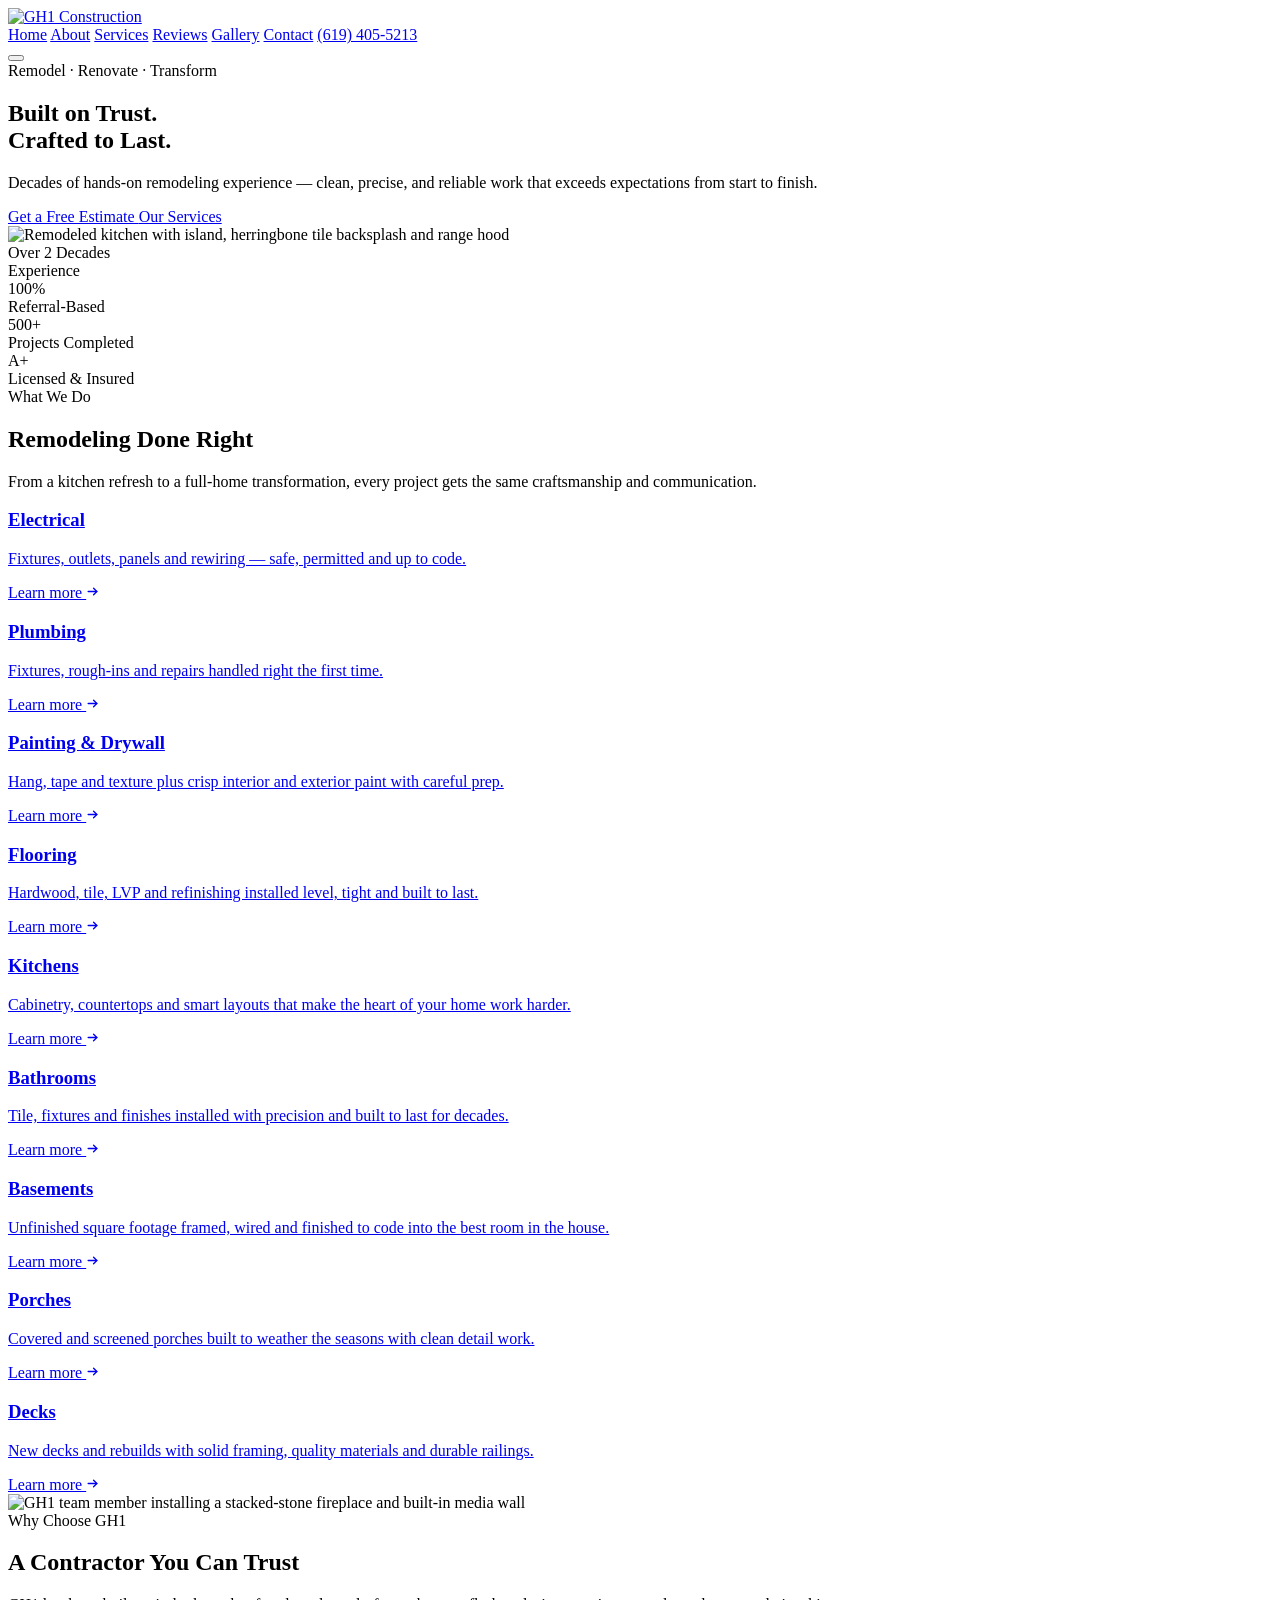
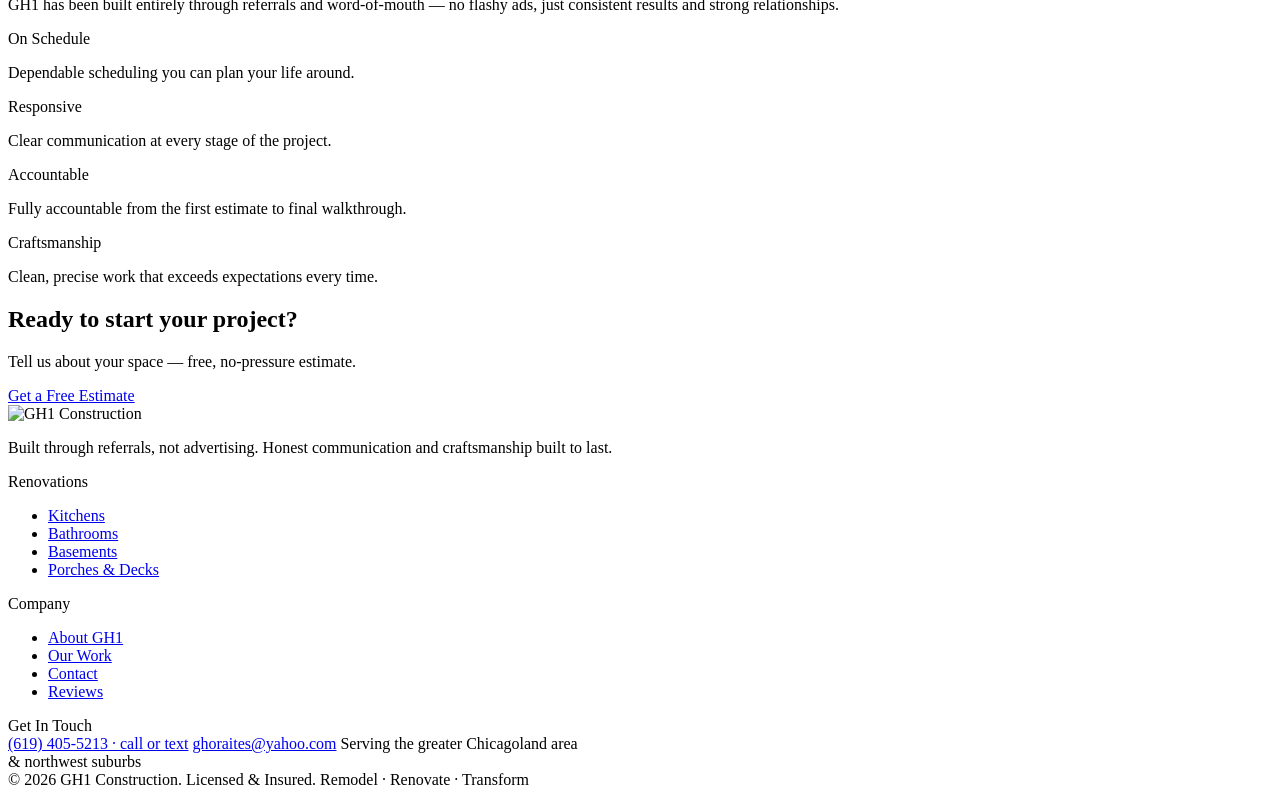
==== index.html @ db1356bc "Remove fabricated homepage testimonial; add TODO.md Co-Authored-By: Claude Sonnet 5.5 <noreply@anthr" ====
<!DOCTYPE html>
<html lang="en">
<head>
<meta charset="utf-8">
<meta name="viewport" content="width=device-width, initial-scale=1">
<title>GH1 Construction — Remodeling Contractor in Lake &amp; Cook County, IL</title>
<meta name="description" content="Residential remodeling contractor serving Lake County, Cook County and Chicago's northwest suburbs. Kitchens, bathrooms, basements, decks &amp; more — built on referrals, not ads.">
<link rel="canonical" href="https://gh1construction.com/">
<meta property="og:type" content="website">
<meta property="og:site_name" content="GH1 Construction">
<meta property="og:title" content="GH1 Construction — Remodeling Contractor in Lake & Cook County, IL">
<meta property="og:description" content="Residential remodeling contractor serving Lake County, Cook County and Chicago's northwest suburbs. Kitchens, bathrooms, basements, decks & more — built on referrals, not ads.">
<meta property="og:url" content="https://gh1construction.com/">
<meta property="og:image" content="https://gh1construction.com/assets/gallery/kitchen-1.jpg">
<meta name="twitter:card" content="summary_large_image">
<meta name="twitter:title" content="GH1 Construction — Remodeling Contractor in Lake & Cook County, IL">
<meta name="twitter:description" content="Residential remodeling contractor serving Lake County, Cook County and Chicago's northwest suburbs. Kitchens, bathrooms, basements, decks & more.">
<meta name="twitter:image" content="https://gh1construction.com/assets/gallery/kitchen-1.jpg">
<link rel="icon" href="/favicon.ico" sizes="any">
<link rel="icon" href="/favicon-32.png" type="image/png" sizes="32x32">
<link rel="icon" href="/favicon-16.png" type="image/png" sizes="16x16">
<link rel="apple-touch-icon" href="/apple-touch-icon.png">
<link rel="stylesheet" href="css/tokens.css">
<link rel="stylesheet" href="css/styles.css">
<script src="https://unpkg.com/lucide@latest/dist/umd/lucide.min.js"></script>
<script type="application/ld+json">
{
  "@context": "https://schema.org",
  "@type": "GeneralContractor",
  "name": "GH1 Construction",
  "founder": { "@type": "Person", "name": "George Horaites" },
  "description": "GH1 Construction is a residential remodeling contractor serving Lake County, Cook County and the northwest suburbs of Chicago, Illinois. Licensed and insured, built entirely on referrals.",
  "image": "https://gh1construction.com/assets/gallery/kitchen-1.jpg",
  "logo": "https://gh1construction.com/assets/gh1-logo.png",
  "url": "https://gh1construction.com/",
  "telephone": "+16194055213",
  "email": "ghoraites@yahoo.com",
  "address": { "@type": "PostalAddress", "addressRegion": "IL", "addressCountry": "US" },
  "areaServed": [
    { "@type": "AdministrativeArea", "name": "Lake County, IL" },
    { "@type": "AdministrativeArea", "name": "Cook County, IL" },
    { "@type": "AdministrativeArea", "name": "Northwest Suburbs of Chicago" }
  ],
  "openingHoursSpecification": {
    "@type": "OpeningHoursSpecification",
    "dayOfWeek": ["Monday", "Tuesday", "Wednesday", "Thursday", "Friday"],
    "opens": "07:00",
    "closes": "19:00"
  },
  "hasOfferCatalog": {
    "@type": "OfferCatalog",
    "name": "Remodeling Services",
    "itemListElement": [
      { "@type": "Offer", "itemOffered": { "@type": "Service", "name": "Kitchen Remodeling" } },
      { "@type": "Offer", "itemOffered": { "@type": "Service", "name": "Bathroom Remodeling" } },
      { "@type": "Offer", "itemOffered": { "@type": "Service", "name": "Basement Finishing" } },
      { "@type": "Offer", "itemOffered": { "@type": "Service", "name": "Porch & Deck Construction" } },
      { "@type": "Offer", "itemOffered": { "@type": "Service", "name": "Flooring Installation" } },
      { "@type": "Offer", "itemOffered": { "@type": "Service", "name": "Drywall Installation & Repair" } },
      { "@type": "Offer", "itemOffered": { "@type": "Service", "name": "Electrical Work" } },
      { "@type": "Offer", "itemOffered": { "@type": "Service", "name": "Painting" } },
      { "@type": "Offer", "itemOffered": { "@type": "Service", "name": "Plumbing" } }
    ]
  }
}
</script>
<script type="application/ld+json">
{
  "@context": "https://schema.org",
  "@type": "BreadcrumbList",
  "itemListElement": [
    { "@type": "ListItem", "position": 1, "name": "Home", "item": "https://gh1construction.com/" }
  ]
}
</script>
</head>
<body>

<header class="site-header">
  <div class="site-header__row">
    <a href="index.html" class="site-header__logo"><img src="assets/gh1-logo.png" alt="GH1 Construction"></a>
    <nav class="nav">
      <a href="index.html" class="nav__link is-active">Home</a>
      <a href="about.html" class="nav__link">About</a>
      <a href="services.html" class="nav__link">Services</a>
      <a href="reviews.html" class="nav__link">Reviews</a>
      <a href="gallery.html" class="nav__link">Gallery</a>
      <a href="contact.html" class="nav__link">Contact</a>
      <a href="tel:6194055213" class="nav__phone"><i data-lucide="phone" style="width:16px;height:16px"></i>(619) 405-5213</a>
    </nav>
    <button class="nav-toggle" aria-label="Toggle navigation" aria-expanded="false"><i data-lucide="menu"></i></button>
  </div>
</header>

<main>
  <!-- Hero -->
  <section class="hero">
    <div class="hero__inner">
      <div>
        <div class="hero__eyebrow">Remodel · Renovate · Transform</div>
        <h1 class="hero__title">Built on Trust.<br><span>Crafted to Last.</span></h1>
        <p class="hero__lead">Decades of hands-on remodeling experience — clean, precise, and reliable work that exceeds expectations from start to finish.</p>
        <div class="hero__actions">
          <a href="contact.html" class="btn btn--accent btn--lg">Get a Free Estimate <i data-lucide="arrow-right" style="width:18px;height:18px"></i></a>
          <a href="services.html" class="btn btn--secondary btn--lg on-dark">Our Services</a>
        </div>
      </div>
      <div>
        <img class="project-photo" src="assets/gallery/kitchen-1.jpg" alt="Remodeled kitchen with island, herringbone tile backsplash and range hood">
      </div>
    </div>
  </section>

  <!-- Trust bar -->
  <section class="trust-bar">
    <div class="trust-bar__row">
      <div class="stat stat--on-dark"><div class="stat__value">Over 2 Decades</div><div class="stat__label">Experience</div></div>
      <div class="stat stat--on-dark"><div class="stat__value">100%</div><div class="stat__label">Referral-Based</div></div>
      <div class="stat stat--on-dark"><div class="stat__value">500+</div><div class="stat__label">Projects Completed</div></div>
      <div class="stat stat--on-dark"><div class="stat__value">A+</div><div class="stat__label">Licensed &amp; Insured</div></div>
    </div>
  </section>

  <!-- Services -->
  <section class="section">
    <div class="section-heading section-heading--center">
      <div class="section-heading__eyebrow">What We Do</div>
      <h2 class="section-heading__title">Remodeling Done Right</h2>
      <p class="section-heading__lead">From a kitchen refresh to a full-home transformation, every project gets the same craftsmanship and communication.</p>
    </div>
    <div class="services-grid">
      <a class="service-card" href="services.html">
        <div class="service-card__icon"><i data-lucide="zap"></i></div>
        <h3 class="service-card__title">Electrical</h3>
        <p class="service-card__desc">Fixtures, outlets, panels and rewiring — safe, permitted and up to code.</p>
        <span class="service-card__link">Learn more <span><svg width="13" height="13" viewBox="0 0 24 24" fill="none" stroke="currentColor" stroke-width="2.5" stroke-linecap="round" stroke-linejoin="round" aria-hidden="true"><line x1="4" y1="12" x2="20" y2="12"></line><polyline points="14 6 20 12 14 18"></polyline></svg></span></span>
      </a>
      <a class="service-card" href="services.html">
        <div class="service-card__icon"><i data-lucide="droplets"></i></div>
        <h3 class="service-card__title">Plumbing</h3>
        <p class="service-card__desc">Fixtures, rough-ins and repairs handled right the first time.</p>
        <span class="service-card__link">Learn more <span><svg width="13" height="13" viewBox="0 0 24 24" fill="none" stroke="currentColor" stroke-width="2.5" stroke-linecap="round" stroke-linejoin="round" aria-hidden="true"><line x1="4" y1="12" x2="20" y2="12"></line><polyline points="14 6 20 12 14 18"></polyline></svg></span></span>
      </a>
      <a class="service-card" href="services.html">
        <div class="service-card__icon"><i data-lucide="paint-roller"></i></div>
        <h3 class="service-card__title">Painting &amp; Drywall</h3>
        <p class="service-card__desc">Hang, tape and texture plus crisp interior and exterior paint with careful prep.</p>
        <span class="service-card__link">Learn more <span><svg width="13" height="13" viewBox="0 0 24 24" fill="none" stroke="currentColor" stroke-width="2.5" stroke-linecap="round" stroke-linejoin="round" aria-hidden="true"><line x1="4" y1="12" x2="20" y2="12"></line><polyline points="14 6 20 12 14 18"></polyline></svg></span></span>
      </a>
      <a class="service-card" href="services.html">
        <div class="service-card__icon"><i data-lucide="grid-3x3"></i></div>
        <h3 class="service-card__title">Flooring</h3>
        <p class="service-card__desc">Hardwood, tile, LVP and refinishing installed level, tight and built to last.</p>
        <span class="service-card__link">Learn more <span><svg width="13" height="13" viewBox="0 0 24 24" fill="none" stroke="currentColor" stroke-width="2.5" stroke-linecap="round" stroke-linejoin="round" aria-hidden="true"><line x1="4" y1="12" x2="20" y2="12"></line><polyline points="14 6 20 12 14 18"></polyline></svg></span></span>
      </a>
      <a class="service-card" href="services.html">
        <div class="service-card__icon"><i data-lucide="cooking-pot"></i></div>
        <h3 class="service-card__title">Kitchens</h3>
        <p class="service-card__desc">Cabinetry, countertops and smart layouts that make the heart of your home work harder.</p>
        <span class="service-card__link">Learn more <span><svg width="13" height="13" viewBox="0 0 24 24" fill="none" stroke="currentColor" stroke-width="2.5" stroke-linecap="round" stroke-linejoin="round" aria-hidden="true"><line x1="4" y1="12" x2="20" y2="12"></line><polyline points="14 6 20 12 14 18"></polyline></svg></span></span>
      </a>
      <a class="service-card" href="services.html">
        <div class="service-card__icon"><i data-lucide="bath"></i></div>
        <h3 class="service-card__title">Bathrooms</h3>
        <p class="service-card__desc">Tile, fixtures and finishes installed with precision and built to last for decades.</p>
        <span class="service-card__link">Learn more <span><svg width="13" height="13" viewBox="0 0 24 24" fill="none" stroke="currentColor" stroke-width="2.5" stroke-linecap="round" stroke-linejoin="round" aria-hidden="true"><line x1="4" y1="12" x2="20" y2="12"></line><polyline points="14 6 20 12 14 18"></polyline></svg></span></span>
      </a>
      <a class="service-card" href="services.html">
        <div class="service-card__icon"><i data-lucide="layers"></i></div>
        <h3 class="service-card__title">Basements</h3>
        <p class="service-card__desc">Unfinished square footage framed, wired and finished to code into the best room in the house.</p>
        <span class="service-card__link">Learn more <span><svg width="13" height="13" viewBox="0 0 24 24" fill="none" stroke="currentColor" stroke-width="2.5" stroke-linecap="round" stroke-linejoin="round" aria-hidden="true"><line x1="4" y1="12" x2="20" y2="12"></line><polyline points="14 6 20 12 14 18"></polyline></svg></span></span>
      </a>
      <a class="service-card" href="services.html">
        <div class="service-card__icon"><i data-lucide="door-open"></i></div>
        <h3 class="service-card__title">Porches</h3>
        <p class="service-card__desc">Covered and screened porches built to weather the seasons with clean detail work.</p>
        <span class="service-card__link">Learn more <span><svg width="13" height="13" viewBox="0 0 24 24" fill="none" stroke="currentColor" stroke-width="2.5" stroke-linecap="round" stroke-linejoin="round" aria-hidden="true"><line x1="4" y1="12" x2="20" y2="12"></line><polyline points="14 6 20 12 14 18"></polyline></svg></span></span>
      </a>
      <a class="service-card" href="services.html">
        <div class="service-card__icon"><i data-lucide="fence"></i></div>
        <h3 class="service-card__title">Decks</h3>
        <p class="service-card__desc">New decks and rebuilds with solid framing, quality materials and durable railings.</p>
        <span class="service-card__link">Learn more <span><svg width="13" height="13" viewBox="0 0 24 24" fill="none" stroke="currentColor" stroke-width="2.5" stroke-linecap="round" stroke-linejoin="round" aria-hidden="true"><line x1="4" y1="12" x2="20" y2="12"></line><polyline points="14 6 20 12 14 18"></polyline></svg></span></span>
      </a>
    </div>
  </section>

  <!-- Why us -->
  <section class="section--alt">
    <div class="section why-us">
      <div>
        <img class="project-photo" src="assets/gallery/fireplace-before.jpg" alt="GH1 team member installing a stacked-stone fireplace and built-in media wall">
      </div>
      <div>
        <div class="section-heading">
          <div class="section-heading__eyebrow">Why Choose GH1</div>
          <h2 class="section-heading__title">A Contractor You Can Trust</h2>
          <p class="section-heading__lead">GH1 has been built entirely through referrals and word-of-mouth — no flashy ads, just consistent results and strong relationships.</p>
        </div>
        <div class="why-us__list">
          <div class="why-us__item">
            <div class="why-us__item-icon"><i data-lucide="calendar-check" style="width:22px;height:22px"></i></div>
            <div><div class="why-us__item-title">On Schedule</div><p class="why-us__item-desc">Dependable scheduling you can plan your life around.</p></div>
          </div>
          <div class="why-us__item">
            <div class="why-us__item-icon"><i data-lucide="message-circle" style="width:22px;height:22px"></i></div>
            <div><div class="why-us__item-title">Responsive</div><p class="why-us__item-desc">Clear communication at every stage of the project.</p></div>
          </div>
          <div class="why-us__item">
            <div class="why-us__item-icon"><i data-lucide="shield-check" style="width:22px;height:22px"></i></div>
            <div><div class="why-us__item-title">Accountable</div><p class="why-us__item-desc">Fully accountable from the first estimate to final walkthrough.</p></div>
          </div>
          <div class="why-us__item">
            <div class="why-us__item-icon"><i data-lucide="award" style="width:22px;height:22px"></i></div>
            <div><div class="why-us__item-title">Craftsmanship</div><p class="why-us__item-desc">Clean, precise work that exceeds expectations every time.</p></div>
          </div>
        </div>
      </div>
    </div>
  </section>

  <!-- CTA -->
  <section class="cta-band">
    <div class="cta-band__row">
      <div>
        <h2 class="cta-band__title">Ready to start your project?</h2>
        <p class="cta-band__lead">Tell us about your space — free, no-pressure estimate.</p>
      </div>
      <a href="contact.html" class="btn btn--accent btn--lg">Get a Free Estimate <i data-lucide="arrow-right" style="width:18px;height:18px"></i></a>
    </div>
  </section>
</main>

<footer class="site-footer">
  <div class="site-footer__grid">
    <div class="site-footer__brand">
      <img src="assets/gh1-logo.png" alt="GH1 Construction">
      <p>Built through referrals, not advertising. Honest communication and craftsmanship built to last.</p>
    </div>
    <div>
      <div class="site-footer__heading">Renovations</div>
      <ul class="site-footer__links">
        <li><a href="services.html">Kitchens</a></li>
        <li><a href="services.html">Bathrooms</a></li>
        <li><a href="services.html">Basements</a></li>
        <li><a href="services.html">Porches &amp; Decks</a></li>
      </ul>
    </div>
    <div>
      <div class="site-footer__heading">Company</div>
      <ul class="site-footer__links">
        <li><a href="about.html">About GH1</a></li>
        <li><a href="gallery.html">Our Work</a></li>
        <li><a href="contact.html">Contact</a></li>
        <li><a href="reviews.html">Reviews</a></li>
      </ul>
    </div>
    <div>
      <div class="site-footer__heading">Get In Touch</div>
      <div class="site-footer__contact">
        <span><i data-lucide="phone" style="width:15px;height:15px"></i><a href="tel:6194055213">(619) 405-5213 · call or text</a></span>
        <span><i data-lucide="mail" style="width:15px;height:15px"></i><a href="mailto:ghoraites@yahoo.com">ghoraites@yahoo.com</a></span>
        <span><i data-lucide="map-pin" style="width:15px;height:15px"></i>Serving the greater Chicagoland area<br>&amp; northwest suburbs</span>
      </div>
    </div>
  </div>
  <div class="site-footer__bottom">
    <div class="site-footer__bottom-row">
      <span>© 2026 GH1 Construction. Licensed &amp; Insured.</span>
      <span>Remodel · Renovate · Transform</span>
    </div>
  </div>
</footer>

<script src="js/main.js"></script>
</body>
</html>
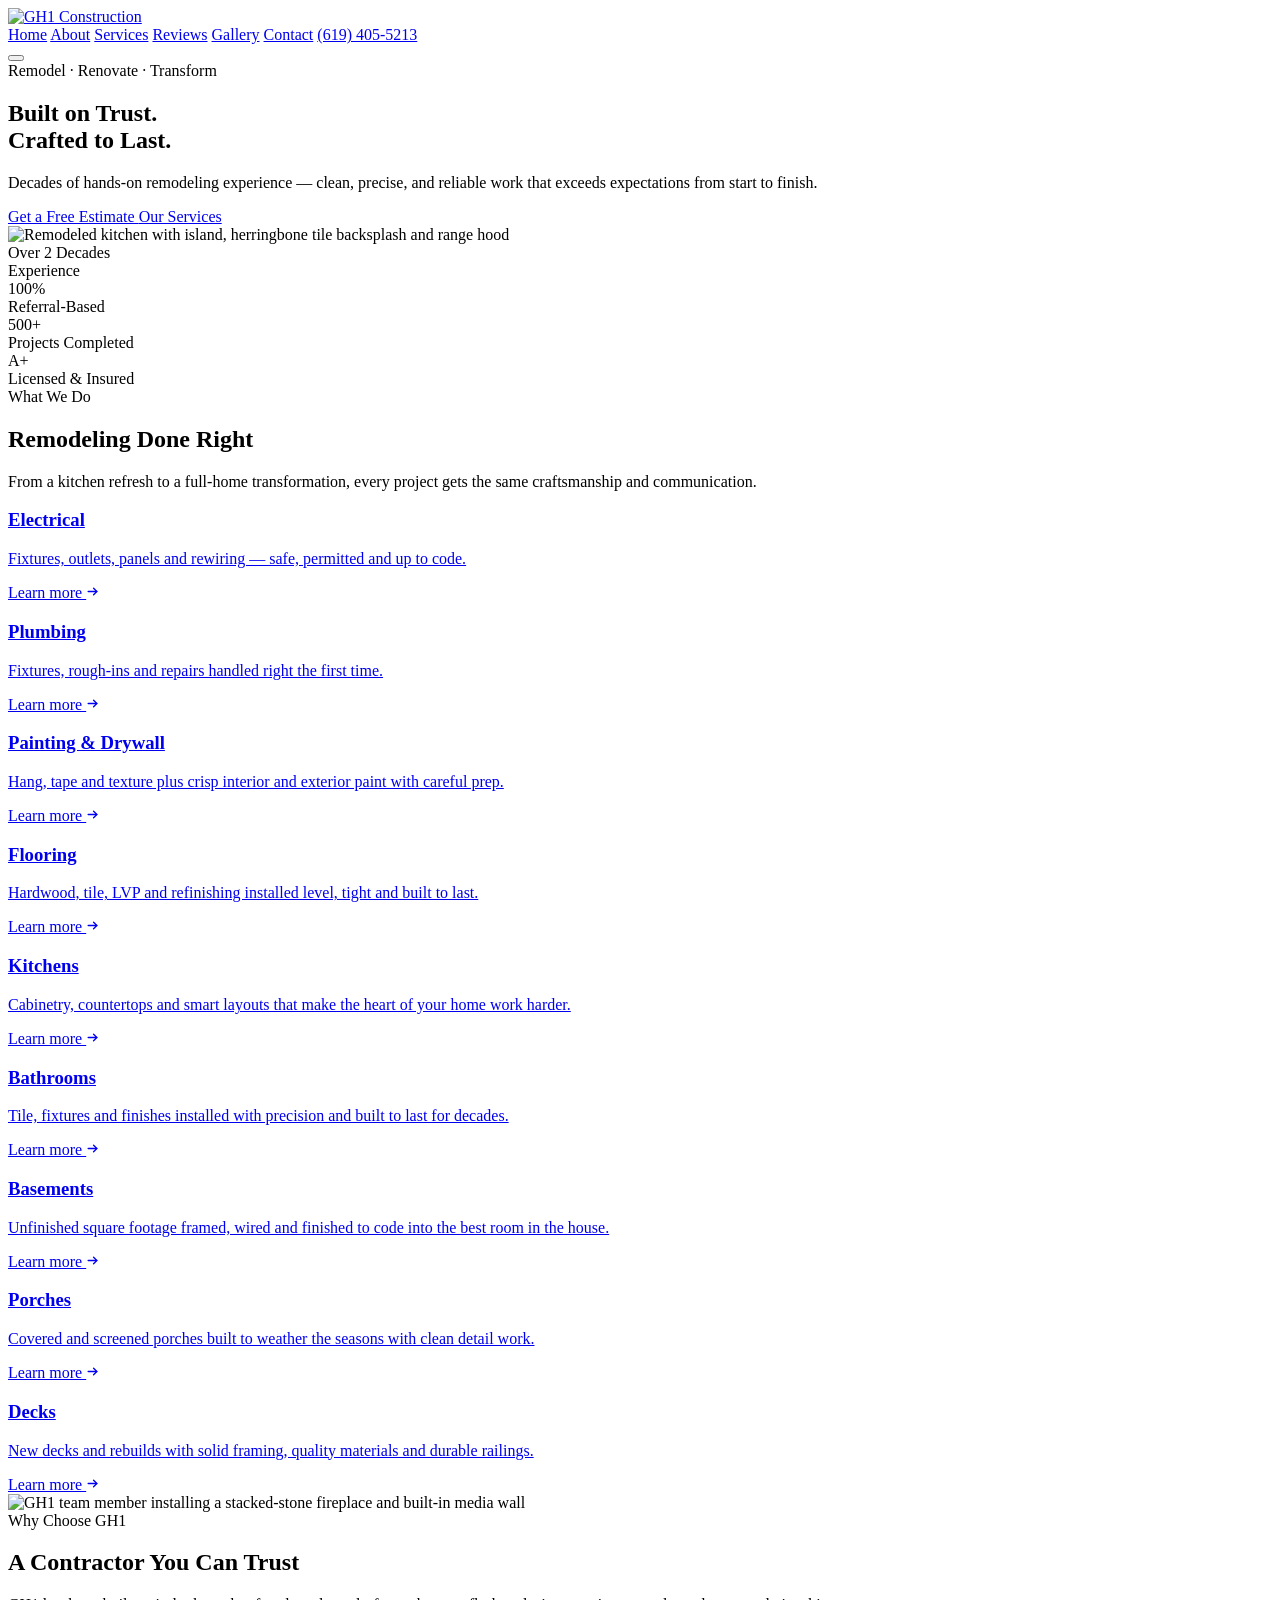
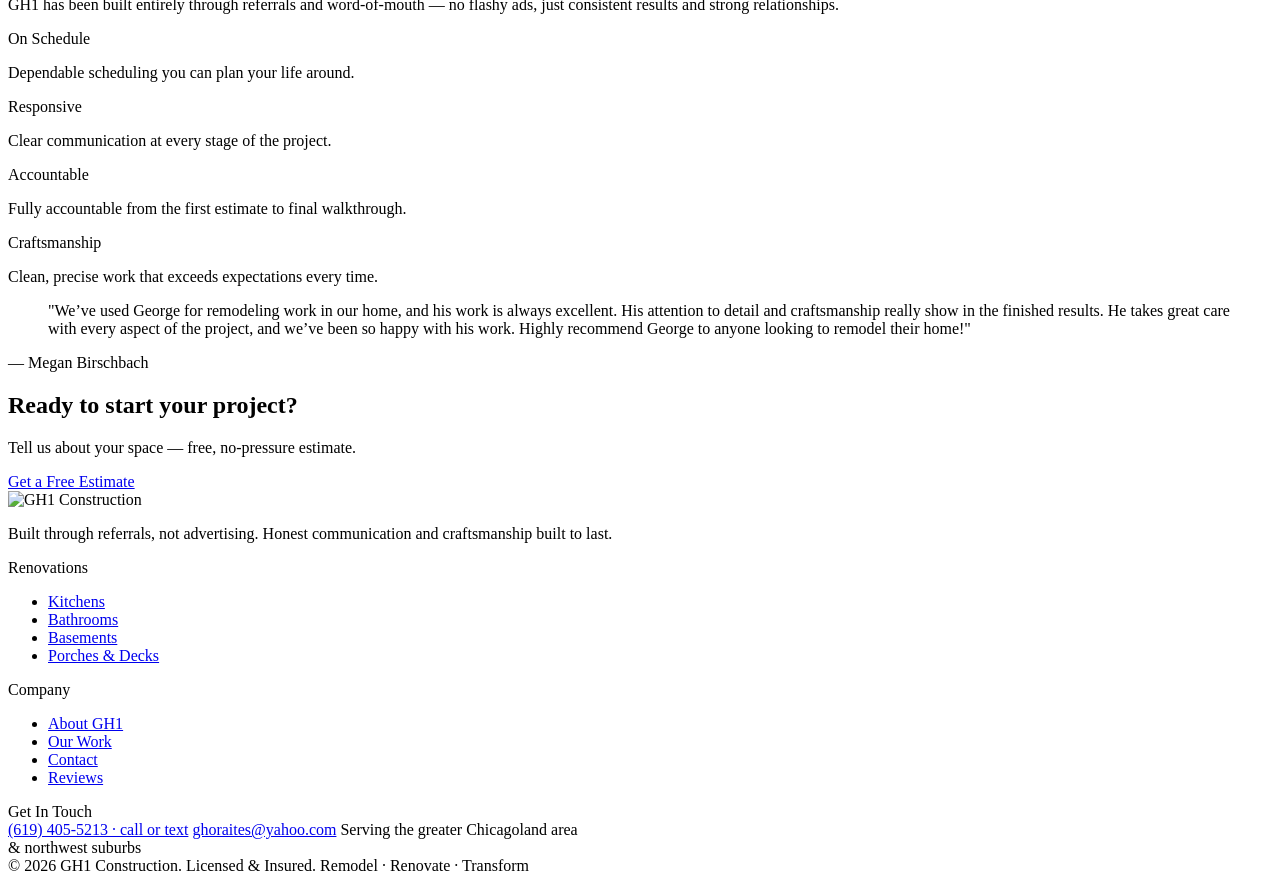
==== commit a8532d65: "Add Megan Birschbach's review to homepage testimonial Co-Authored-By: Claude Sonnet 5.5 <noreply@ant" ====
--- a/index.html
+++ b/index.html
@@ -220,6 +220,15 @@
     </div>
   </section>
 
+  <!-- Testimonial -->
+  <section class="section testimonial">
+    <div class="testimonial__stars">
+      <i data-lucide="star"></i><i data-lucide="star"></i><i data-lucide="star"></i><i data-lucide="star"></i><i data-lucide="star"></i>
+    </div>
+    <blockquote class="testimonial__quote">"We’ve used George for remodeling work in our home, and his work is always excellent. His attention to detail and craftsmanship really show in the finished results. He takes great care with every aspect of the project, and we’ve been so happy with his work. Highly recommend George to anyone looking to remodel their home!"</blockquote>
+    <div class="testimonial__attribution">— Megan Birschbach</div>
+  </section>
+
   <!-- CTA -->
   <section class="cta-band">
     <div class="cta-band__row">
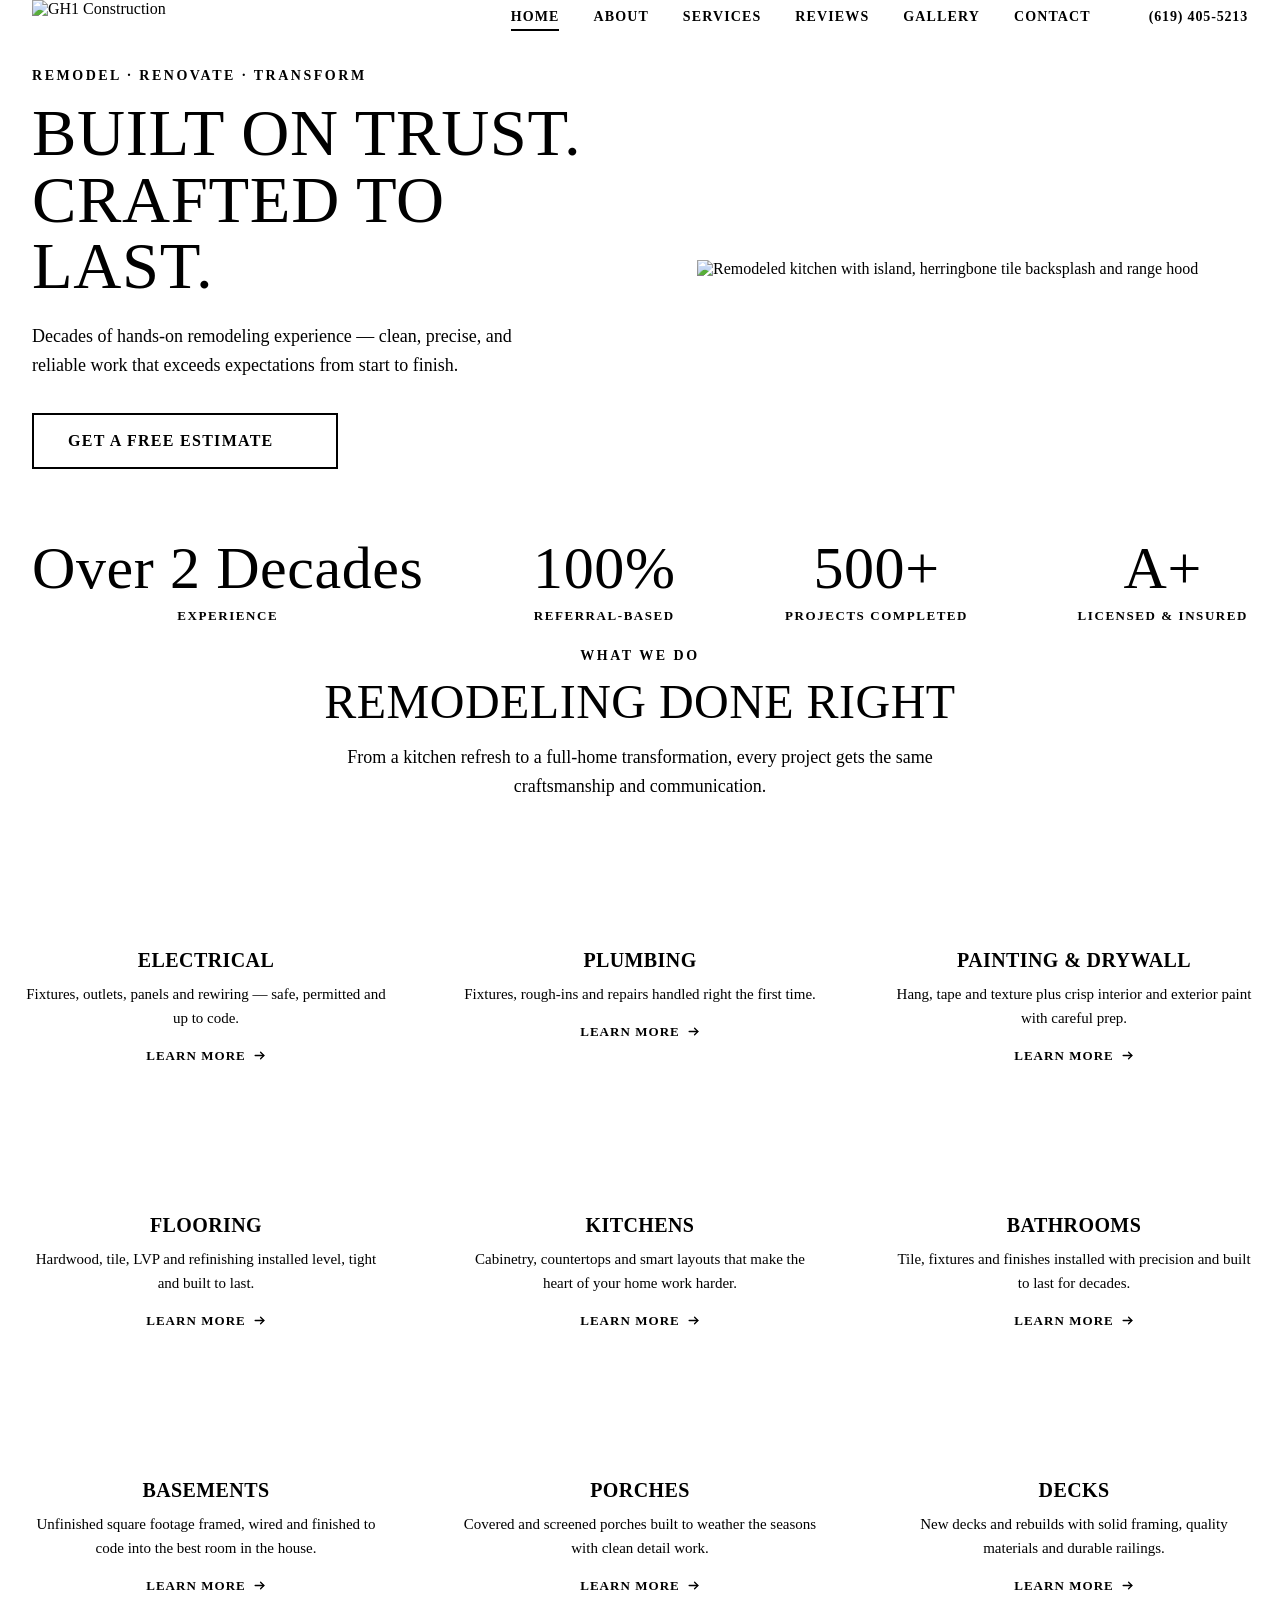
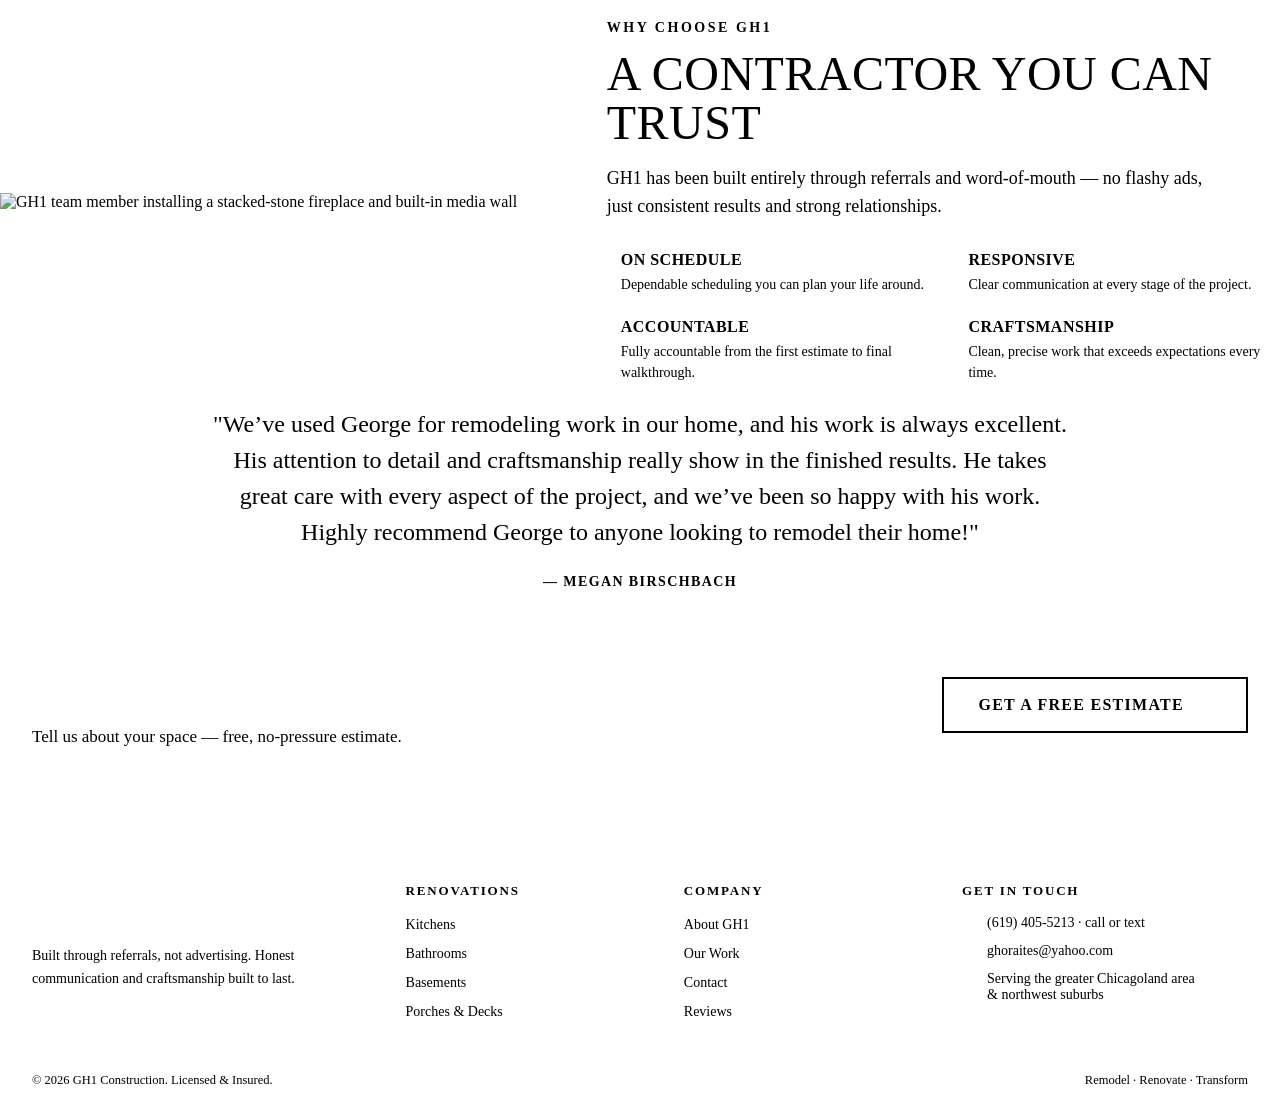
==== commit 3138ec0e: "SEO: clean URLs in canonicals, og:url, sitemap, llms.txt and nav; add 404 page Cloudflare Pages 308-" ====
--- a/index.html
+++ b/index.html
@@ -78,14 +78,14 @@
 
 <header class="site-header">
   <div class="site-header__row">
-    <a href="index.html" class="site-header__logo"><img src="assets/gh1-logo.png" alt="GH1 Construction"></a>
+    <a href="/" class="site-header__logo"><img src="assets/gh1-logo.png" alt="GH1 Construction"></a>
     <nav class="nav">
-      <a href="index.html" class="nav__link is-active">Home</a>
-      <a href="about.html" class="nav__link">About</a>
-      <a href="services.html" class="nav__link">Services</a>
-      <a href="reviews.html" class="nav__link">Reviews</a>
-      <a href="gallery.html" class="nav__link">Gallery</a>
-      <a href="contact.html" class="nav__link">Contact</a>
+      <a href="/" class="nav__link is-active">Home</a>
+      <a href="/about" class="nav__link">About</a>
+      <a href="/services" class="nav__link">Services</a>
+      <a href="/reviews" class="nav__link">Reviews</a>
+      <a href="/gallery" class="nav__link">Gallery</a>
+      <a href="/contact" class="nav__link">Contact</a>
       <a href="tel:6194055213" class="nav__phone"><i data-lucide="phone" style="width:16px;height:16px"></i>(619) 405-5213</a>
     </nav>
     <button class="nav-toggle" aria-label="Toggle navigation" aria-expanded="false"><i data-lucide="menu"></i></button>
@@ -101,8 +101,8 @@
         <h1 class="hero__title">Built on Trust.<br><span>Crafted to Last.</span></h1>
         <p class="hero__lead">Decades of hands-on remodeling experience — clean, precise, and reliable work that exceeds expectations from start to finish.</p>
         <div class="hero__actions">
-          <a href="contact.html" class="btn btn--accent btn--lg">Get a Free Estimate <i data-lucide="arrow-right" style="width:18px;height:18px"></i></a>
-          <a href="services.html" class="btn btn--secondary btn--lg on-dark">Our Services</a>
+          <a href="/contact" class="btn btn--accent btn--lg">Get a Free Estimate <i data-lucide="arrow-right" style="width:18px;height:18px"></i></a>
+          <a href="/services" class="btn btn--secondary btn--lg on-dark">Our Services</a>
         </div>
       </div>
       <div>
@@ -129,55 +129,55 @@
       <p class="section-heading__lead">From a kitchen refresh to a full-home transformation, every project gets the same craftsmanship and communication.</p>
     </div>
     <div class="services-grid">
-      <a class="service-card" href="services.html">
+      <a class="service-card" href="/services">
         <div class="service-card__icon"><i data-lucide="zap"></i></div>
         <h3 class="service-card__title">Electrical</h3>
         <p class="service-card__desc">Fixtures, outlets, panels and rewiring — safe, permitted and up to code.</p>
         <span class="service-card__link">Learn more <span><svg width="13" height="13" viewBox="0 0 24 24" fill="none" stroke="currentColor" stroke-width="2.5" stroke-linecap="round" stroke-linejoin="round" aria-hidden="true"><line x1="4" y1="12" x2="20" y2="12"></line><polyline points="14 6 20 12 14 18"></polyline></svg></span></span>
       </a>
-      <a class="service-card" href="services.html">
+      <a class="service-card" href="/services">
         <div class="service-card__icon"><i data-lucide="droplets"></i></div>
         <h3 class="service-card__title">Plumbing</h3>
         <p class="service-card__desc">Fixtures, rough-ins and repairs handled right the first time.</p>
         <span class="service-card__link">Learn more <span><svg width="13" height="13" viewBox="0 0 24 24" fill="none" stroke="currentColor" stroke-width="2.5" stroke-linecap="round" stroke-linejoin="round" aria-hidden="true"><line x1="4" y1="12" x2="20" y2="12"></line><polyline points="14 6 20 12 14 18"></polyline></svg></span></span>
       </a>
-      <a class="service-card" href="services.html">
+      <a class="service-card" href="/services">
         <div class="service-card__icon"><i data-lucide="paint-roller"></i></div>
         <h3 class="service-card__title">Painting &amp; Drywall</h3>
         <p class="service-card__desc">Hang, tape and texture plus crisp interior and exterior paint with careful prep.</p>
         <span class="service-card__link">Learn more <span><svg width="13" height="13" viewBox="0 0 24 24" fill="none" stroke="currentColor" stroke-width="2.5" stroke-linecap="round" stroke-linejoin="round" aria-hidden="true"><line x1="4" y1="12" x2="20" y2="12"></line><polyline points="14 6 20 12 14 18"></polyline></svg></span></span>
       </a>
-      <a class="service-card" href="services.html">
+      <a class="service-card" href="/services">
         <div class="service-card__icon"><i data-lucide="grid-3x3"></i></div>
         <h3 class="service-card__title">Flooring</h3>
         <p class="service-card__desc">Hardwood, tile, LVP and refinishing installed level, tight and built to last.</p>
         <span class="service-card__link">Learn more <span><svg width="13" height="13" viewBox="0 0 24 24" fill="none" stroke="currentColor" stroke-width="2.5" stroke-linecap="round" stroke-linejoin="round" aria-hidden="true"><line x1="4" y1="12" x2="20" y2="12"></line><polyline points="14 6 20 12 14 18"></polyline></svg></span></span>
       </a>
-      <a class="service-card" href="services.html">
+      <a class="service-card" href="/services">
         <div class="service-card__icon"><i data-lucide="cooking-pot"></i></div>
         <h3 class="service-card__title">Kitchens</h3>
         <p class="service-card__desc">Cabinetry, countertops and smart layouts that make the heart of your home work harder.</p>
         <span class="service-card__link">Learn more <span><svg width="13" height="13" viewBox="0 0 24 24" fill="none" stroke="currentColor" stroke-width="2.5" stroke-linecap="round" stroke-linejoin="round" aria-hidden="true"><line x1="4" y1="12" x2="20" y2="12"></line><polyline points="14 6 20 12 14 18"></polyline></svg></span></span>
       </a>
-      <a class="service-card" href="services.html">
+      <a class="service-card" href="/services">
         <div class="service-card__icon"><i data-lucide="bath"></i></div>
         <h3 class="service-card__title">Bathrooms</h3>
         <p class="service-card__desc">Tile, fixtures and finishes installed with precision and built to last for decades.</p>
         <span class="service-card__link">Learn more <span><svg width="13" height="13" viewBox="0 0 24 24" fill="none" stroke="currentColor" stroke-width="2.5" stroke-linecap="round" stroke-linejoin="round" aria-hidden="true"><line x1="4" y1="12" x2="20" y2="12"></line><polyline points="14 6 20 12 14 18"></polyline></svg></span></span>
       </a>
-      <a class="service-card" href="services.html">
+      <a class="service-card" href="/services">
         <div class="service-card__icon"><i data-lucide="layers"></i></div>
         <h3 class="service-card__title">Basements</h3>
         <p class="service-card__desc">Unfinished square footage framed, wired and finished to code into the best room in the house.</p>
         <span class="service-card__link">Learn more <span><svg width="13" height="13" viewBox="0 0 24 24" fill="none" stroke="currentColor" stroke-width="2.5" stroke-linecap="round" stroke-linejoin="round" aria-hidden="true"><line x1="4" y1="12" x2="20" y2="12"></line><polyline points="14 6 20 12 14 18"></polyline></svg></span></span>
       </a>
-      <a class="service-card" href="services.html">
+      <a class="service-card" href="/services">
         <div class="service-card__icon"><i data-lucide="door-open"></i></div>
         <h3 class="service-card__title">Porches</h3>
         <p class="service-card__desc">Covered and screened porches built to weather the seasons with clean detail work.</p>
         <span class="service-card__link">Learn more <span><svg width="13" height="13" viewBox="0 0 24 24" fill="none" stroke="currentColor" stroke-width="2.5" stroke-linecap="round" stroke-linejoin="round" aria-hidden="true"><line x1="4" y1="12" x2="20" y2="12"></line><polyline points="14 6 20 12 14 18"></polyline></svg></span></span>
       </a>
-      <a class="service-card" href="services.html">
+      <a class="service-card" href="/services">
         <div class="service-card__icon"><i data-lucide="fence"></i></div>
         <h3 class="service-card__title">Decks</h3>
         <p class="service-card__desc">New decks and rebuilds with solid framing, quality materials and durable railings.</p>
@@ -236,7 +236,7 @@
         <h2 class="cta-band__title">Ready to start your project?</h2>
         <p class="cta-band__lead">Tell us about your space — free, no-pressure estimate.</p>
       </div>
-      <a href="contact.html" class="btn btn--accent btn--lg">Get a Free Estimate <i data-lucide="arrow-right" style="width:18px;height:18px"></i></a>
+      <a href="/contact" class="btn btn--accent btn--lg">Get a Free Estimate <i data-lucide="arrow-right" style="width:18px;height:18px"></i></a>
     </div>
   </section>
 </main>
@@ -250,19 +250,19 @@
     <div>
       <div class="site-footer__heading">Renovations</div>
       <ul class="site-footer__links">
-        <li><a href="services.html">Kitchens</a></li>
-        <li><a href="services.html">Bathrooms</a></li>
-        <li><a href="services.html">Basements</a></li>
-        <li><a href="services.html">Porches &amp; Decks</a></li>
+        <li><a href="/services">Kitchens</a></li>
+        <li><a href="/services">Bathrooms</a></li>
+        <li><a href="/services">Basements</a></li>
+        <li><a href="/services">Porches &amp; Decks</a></li>
       </ul>
     </div>
     <div>
       <div class="site-footer__heading">Company</div>
       <ul class="site-footer__links">
-        <li><a href="about.html">About GH1</a></li>
-        <li><a href="gallery.html">Our Work</a></li>
-        <li><a href="contact.html">Contact</a></li>
-        <li><a href="reviews.html">Reviews</a></li>
+        <li><a href="/about">About GH1</a></li>
+        <li><a href="/gallery">Our Work</a></li>
+        <li><a href="/contact">Contact</a></li>
+        <li><a href="/reviews">Reviews</a></li>
       </ul>
     </div>
     <div>
--- a/css/styles.css
+++ b/css/styles.css
@@ -0,0 +1,1292 @@
+/* GH1 Construction — site styles */
+
+*, *::before, *::after { box-sizing: border-box; }
+html, body { margin: 0; padding: 0; }
+body {
+  font-family: var(--font-body);
+  color: var(--color-text);
+  background: var(--color-bg);
+}
+a { color: inherit; text-decoration: none; }
+img { max-width: 100%; display: block; }
+::selection { background: var(--color-accent); color: #fff; }
+.container { max-width: var(--container-max); margin: 0 auto; padding: 0 32px; }
+
+/* ---------------------------------------------------------------- */
+/* Header / nav                                                     */
+/* ---------------------------------------------------------------- */
+.site-header {
+  position: sticky;
+  top: 0;
+  z-index: 50;
+  border-bottom: 1px solid var(--color-border);
+}
+/* Blur effect lives on a pseudo-element (not .site-header itself) so it never
+   becomes the containing block for the fixed-position mobile nav panel below —
+   backdrop-filter on an actual ancestor traps position:fixed descendants inside
+   that ancestor's box instead of the viewport. */
+.site-header::before {
+  content: '';
+  position: absolute;
+  inset: 0;
+  z-index: -1;
+  background: rgba(255, 255, 255, 0.96);
+  backdrop-filter: blur(6px);
+}
+.site-header__row {
+  max-width: var(--container-max);
+  margin: 0 auto;
+  height: var(--header-height);
+  padding: 0 32px;
+  display: flex;
+  align-items: center;
+  justify-content: space-between;
+}
+.site-header__logo { display: flex; align-items: center; }
+.site-header__logo img { height: 40px; }
+
+.nav { display: flex; align-items: center; gap: 34px; }
+.nav__link {
+  font-family: var(--font-heading);
+  font-weight: 600;
+  font-size: 14px;
+  letter-spacing: 0.08em;
+  text-transform: uppercase;
+  cursor: pointer;
+  color: var(--color-text-strong);
+  border-bottom: 2px solid transparent;
+  padding-bottom: 4px;
+  transition: color var(--dur-fast) var(--ease-standard), border-color var(--dur-fast) var(--ease-standard);
+}
+.nav__link:hover { color: var(--color-accent); }
+.nav__link.is-active {
+  color: var(--color-accent);
+  border-bottom-color: var(--color-accent);
+}
+.nav__phone {
+  display: inline-flex;
+  align-items: center;
+  gap: 8px;
+  font-family: var(--font-heading);
+  font-weight: 600;
+  font-size: 14px;
+  letter-spacing: 0.06em;
+  color: var(--color-primary);
+  border-bottom: 2px solid transparent;
+  padding-bottom: 4px;
+}
+.nav__phone svg { width: 16px; height: 16px; }
+
+.nav-toggle {
+  display: none;
+  align-items: center;
+  justify-content: center;
+  width: 42px;
+  height: 42px;
+  border: none;
+  background: transparent;
+  color: var(--color-text-strong);
+  cursor: pointer;
+}
+.nav-toggle svg { width: 26px; height: 26px; }
+
+/* ---------------------------------------------------------------- */
+/* Footer                                                            */
+/* ---------------------------------------------------------------- */
+.site-footer { background: var(--color-surface-dark); color: var(--color-text-inverse); }
+.site-footer__grid {
+  max-width: var(--container-max);
+  margin: 0 auto;
+  padding: 64px 32px 32px;
+  display: grid;
+  grid-template-columns: 1.4fr 1fr 1fr 1.2fr;
+  gap: 40px;
+}
+.site-footer__brand img { height: 44px; filter: brightness(0) invert(1); }
+.site-footer__brand p {
+  font-family: var(--font-body);
+  font-size: 14px;
+  line-height: 1.6;
+  color: var(--color-text-on-dark-muted);
+  margin-top: 18px;
+  max-width: 280px;
+}
+.site-footer__heading {
+  font-family: var(--font-heading);
+  font-weight: 600;
+  font-size: 13px;
+  letter-spacing: 0.14em;
+  text-transform: uppercase;
+  color: var(--color-text-inverse);
+  margin-bottom: 16px;
+}
+.site-footer__links { list-style: none; padding: 0; margin: 0; display: flex; flex-direction: column; gap: 11px; }
+.site-footer__links a {
+  font-family: var(--font-body);
+  font-size: 14px;
+  color: var(--color-text-on-dark-muted);
+  cursor: pointer;
+}
+.site-footer__contact {
+  display: flex;
+  flex-direction: column;
+  gap: 12px;
+  font-family: var(--font-body);
+  font-size: 14px;
+  color: var(--color-text-on-dark-muted);
+}
+.site-footer__contact span { display: flex; align-items: center; gap: 10px; }
+.site-footer__contact svg { width: 15px; height: 15px; flex-shrink: 0; }
+.site-footer__bottom { border-top: 1px solid rgba(255, 255, 255, 0.12); }
+.site-footer__bottom-row {
+  max-width: var(--container-max);
+  margin: 0 auto;
+  padding: 20px 32px;
+  display: flex;
+  justify-content: space-between;
+  flex-wrap: wrap;
+  gap: 8px;
+  font-family: var(--font-caption);
+  font-size: 12.5px;
+  color: var(--color-text-on-dark-muted);
+}
+
+/* ---------------------------------------------------------------- */
+/* FAQ                                                               */
+/* ---------------------------------------------------------------- */
+.faq-grid {
+  max-width: var(--container-narrow);
+  margin: 40px auto 0;
+  display: flex;
+  flex-direction: column;
+  gap: 4px;
+}
+.faq-item {
+  border-bottom: 1px solid var(--color-border);
+  padding: 18px 4px;
+}
+.faq-item__q {
+  font-family: var(--font-heading);
+  font-weight: 600;
+  font-size: 17px;
+  color: var(--color-text-strong);
+  cursor: pointer;
+  list-style: none;
+  display: flex;
+  align-items: center;
+  justify-content: space-between;
+  gap: 16px;
+}
+.faq-item__q::-webkit-details-marker { display: none; }
+.faq-item__q::after {
+  content: '+';
+  font-family: var(--font-body);
+  font-weight: 400;
+  font-size: 22px;
+  color: var(--color-accent);
+  flex-shrink: 0;
+  transition: transform var(--dur-base) var(--ease-standard);
+}
+.faq-item[open] .faq-item__q::after { transform: rotate(45deg); }
+.faq-item__a {
+  font-family: var(--font-body);
+  font-size: var(--fs-body-sm);
+  line-height: var(--lh-normal);
+  color: var(--color-text);
+  margin: 12px 0 0;
+}
+
+/* ---------------------------------------------------------------- */
+/* Buttons                                                           */
+/* ---------------------------------------------------------------- */
+.btn {
+  display: inline-flex;
+  align-items: center;
+  justify-content: center;
+  gap: 10px;
+  font-family: var(--font-heading);
+  font-weight: 600;
+  letter-spacing: 0.08em;
+  text-transform: uppercase;
+  border-radius: var(--radius-md);
+  cursor: pointer;
+  line-height: 1;
+  border: 2px solid transparent;
+  transition: background var(--dur-fast) var(--ease-standard),
+    border-color var(--dur-fast) var(--ease-standard),
+    transform var(--dur-fast) var(--ease-standard);
+}
+.btn:active { transform: translateY(1px); }
+.btn svg { width: 1em; height: 1em; }
+
+.btn--md { padding: 13px 24px; font-size: 14px; }
+.btn--lg { padding: 17px 34px; font-size: 16px; }
+
+.btn--primary { background: var(--color-primary); color: var(--color-text-inverse); border-color: var(--color-primary); }
+.btn--primary:hover { background: var(--color-primary-hover); }
+
+.btn--accent { background: var(--color-accent); color: var(--color-text-inverse); border-color: var(--color-accent); }
+.btn--accent:hover { background: var(--color-accent-hover); }
+
+.btn--secondary { background: transparent; color: var(--color-primary); border-color: var(--color-border-strong); }
+.btn--secondary:hover { border-color: var(--color-primary); }
+.btn--secondary.on-dark { color: #fff; border-color: rgba(255, 255, 255, 0.4); }
+
+.btn--ghost { background: transparent; color: var(--color-accent); border-color: transparent; }
+
+.btn--full { width: 100%; }
+
+/* ---------------------------------------------------------------- */
+/* Badge                                                             */
+/* ---------------------------------------------------------------- */
+.badge {
+  display: inline-flex;
+  align-items: center;
+  gap: 6px;
+  font-family: var(--font-heading);
+  font-weight: 600;
+  font-size: 11.5px;
+  letter-spacing: 0.1em;
+  text-transform: uppercase;
+  padding: 5px 11px;
+  border-radius: var(--radius-pill);
+  line-height: 1;
+  white-space: nowrap;
+}
+.badge--accent { background: var(--color-accent-soft); color: var(--color-accent-press); }
+.badge--outline { background: transparent; color: var(--color-text); box-shadow: inset 0 0 0 1px var(--color-border-strong); }
+.badge--success { background: #DCEFE3; color: var(--gh1-success); }
+
+/* ---------------------------------------------------------------- */
+/* Section heading                                                   */
+/* ---------------------------------------------------------------- */
+.section-heading { text-align: left; }
+.section-heading--center { text-align: center; max-width: 720px; margin-inline: auto; }
+.section-heading__eyebrow {
+  font-family: var(--font-heading);
+  font-weight: 600;
+  font-size: 14px;
+  letter-spacing: 0.18em;
+  text-transform: uppercase;
+  color: var(--color-accent);
+  margin-bottom: 14px;
+}
+.section-heading__title {
+  font-family: var(--font-display);
+  font-weight: 400;
+  font-size: clamp(30px, 4vw, 48px);
+  line-height: 1.02;
+  letter-spacing: 0.01em;
+  text-transform: uppercase;
+  color: var(--color-primary);
+  margin: 0;
+}
+.section-heading--on-dark .section-heading__title { color: var(--color-text-inverse); }
+.section-heading__lead {
+  font-family: var(--font-body);
+  font-size: 18px;
+  line-height: 1.6;
+  color: var(--color-text-muted);
+  margin: 16px 0 0;
+  max-width: 620px;
+}
+.section-heading--center .section-heading__lead { margin-inline: auto; }
+.section-heading--on-dark .section-heading__lead { color: var(--color-text-on-dark-muted); }
+.section-heading--wide .section-heading__lead { max-width: 860px; }
+
+/* ---------------------------------------------------------------- */
+/* Photo slot (placeholder imagery)                                  */
+/* ---------------------------------------------------------------- */
+.photo-slot {
+  width: 100%;
+  border-radius: var(--radius-md);
+  background: linear-gradient(135deg, #dfe4e9 0%, #c3cad2 100%);
+  display: flex;
+  flex-direction: column;
+  align-items: center;
+  justify-content: center;
+  gap: 10px;
+  color: var(--gh1-grey);
+  border: 1px solid var(--color-border);
+  text-align: center;
+}
+.photo-slot svg { width: 28px; height: 28px; }
+.photo-slot span {
+  font-family: var(--font-caption);
+  font-size: 12px;
+  letter-spacing: 0.05em;
+  padding: 0 12px;
+}
+.photo-slot--dark {
+  background: linear-gradient(135deg, #16324f 0%, #0c1e36 100%);
+  color: rgba(255, 255, 255, 0.55);
+  border-color: rgba(255, 255, 255, 0.12);
+}
+
+.project-photo {
+  width: 100%;
+  height: 100%;
+  display: block;
+  object-fit: contain;
+  background: var(--color-surface-alt);
+  border-radius: var(--radius-md);
+  border: 1px solid var(--color-border);
+}
+/* Hero photo renders at its own natural size — no cropping, capped so it doesn't overwhelm the page */
+.hero .project-photo { width: auto; height: auto; max-width: 100%; max-height: 480px; }
+/* Services page photos render at their own natural size, capped so they don't overwhelm the page */
+.reno-row__media .project-photo { width: auto; height: auto; max-width: 100%; max-height: 480px; }
+/* Why Choose Us photo and About page portrait render at their own natural size —
+   no cropping, no letterbox border, capped so they don't overwhelm the page */
+.why-us .project-photo, .about-intro .project-photo { width: auto; height: auto; max-width: 100%; max-height: 480px; }
+
+/* ---------------------------------------------------------------- */
+/* Service card                                                      */
+/* ---------------------------------------------------------------- */
+.service-card {
+  position: relative;
+  background: var(--color-surface);
+  border: 1px solid var(--color-border);
+  border-radius: var(--radius-md);
+  padding: 30px 26px 26px;
+  box-shadow: var(--shadow-xs);
+  transition: box-shadow var(--dur-base) var(--ease-standard), transform var(--dur-base) var(--ease-standard);
+  cursor: pointer;
+  overflow: hidden;
+  text-align: center;
+}
+.service-card:hover { box-shadow: var(--shadow-md); transform: translateY(-3px); }
+.service-card::before {
+  content: '';
+  position: absolute;
+  top: 0; left: 0; right: 0;
+  height: 4px;
+  background: var(--color-accent);
+  transform: scaleX(0);
+  transform-origin: left;
+  transition: transform var(--dur-base) var(--ease-out);
+}
+.service-card:hover::before { transform: scaleX(1); }
+.service-card__icon {
+  width: 54px;
+  height: 54px;
+  border-radius: var(--radius-md);
+  background: var(--color-accent-soft);
+  color: var(--color-accent-press);
+  display: flex;
+  align-items: center;
+  justify-content: center;
+  margin: 0 auto 18px;
+}
+.service-card__title {
+  font-family: var(--font-heading);
+  font-weight: 600;
+  font-size: 20px;
+  letter-spacing: 0.02em;
+  text-transform: uppercase;
+  color: var(--color-text-strong);
+  margin: 0 0 10px;
+}
+.service-card__desc {
+  font-family: var(--font-body);
+  font-size: 15px;
+  line-height: 1.6;
+  color: var(--color-text-muted);
+  margin: 0 0 16px;
+}
+.service-card__link {
+  font-family: var(--font-heading);
+  font-weight: 600;
+  font-size: 13px;
+  letter-spacing: 0.08em;
+  text-transform: uppercase;
+  color: var(--color-accent);
+  white-space: nowrap;
+  display: inline-flex;
+  align-items: center;
+  justify-content: center;
+  width: 100%;
+  gap: 7px;
+}
+.service-card__link span {
+  display: inline-flex;
+  transition: transform var(--dur-base) var(--ease-out);
+}
+.service-card__link span svg { display: block; }
+.service-card:hover .service-card__link span { transform: translateX(4px); }
+
+.text-link {
+  font-family: var(--font-heading);
+  font-weight: 600;
+  font-size: 13px;
+  letter-spacing: 0.08em;
+  text-transform: uppercase;
+  color: var(--color-accent);
+  white-space: nowrap;
+  display: inline-flex;
+  align-items: center;
+  gap: 7px;
+  cursor: pointer;
+}
+.text-link span {
+  display: inline-flex;
+  transition: transform var(--dur-base) var(--ease-out);
+}
+.text-link span svg { display: block; }
+.text-link:hover span { transform: translateX(4px); }
+
+/* ---------------------------------------------------------------- */
+/* Stat                                                              */
+/* ---------------------------------------------------------------- */
+.stat { text-align: center; }
+.stat__value {
+  font-family: var(--font-display);
+  font-size: clamp(40px, 5vw, 60px);
+  line-height: 1;
+  letter-spacing: 0.01em;
+  color: var(--color-accent);
+}
+.stat--on-dark .stat__value { color: var(--color-text-inverse); }
+.stat__label {
+  font-family: var(--font-heading);
+  font-weight: 600;
+  font-size: 13px;
+  letter-spacing: 0.12em;
+  text-transform: uppercase;
+  color: var(--color-text-muted);
+  margin-top: 10px;
+}
+.stat--on-dark .stat__label { color: var(--color-text-on-dark-muted); }
+
+/* ---------------------------------------------------------------- */
+/* Forms                                                             */
+/* ---------------------------------------------------------------- */
+.field { display: flex; flex-direction: column; gap: 7px; }
+.field__label {
+  font-family: var(--font-caption);
+  font-weight: 600;
+  font-size: 13px;
+  letter-spacing: 0.04em;
+  text-transform: uppercase;
+  color: var(--color-text-strong);
+}
+.field__required { color: var(--gh1-danger); margin-left: 3px; }
+.field__hint { font-family: var(--font-caption); font-size: 12.5px; color: var(--color-text-muted); }
+
+.input, .textarea, .select {
+  font-family: var(--font-body);
+  font-size: 15px;
+  color: var(--color-text);
+  background: var(--color-surface);
+  border: 1px solid var(--color-border-strong);
+  border-radius: var(--radius-md);
+  padding: 12px 14px;
+  outline: none;
+  width: 100%;
+  transition: border-color var(--dur-fast) var(--ease-standard), box-shadow var(--dur-fast) var(--ease-standard);
+}
+.input:focus, .textarea:focus, .select:focus {
+  border-color: var(--color-accent);
+  box-shadow: 0 0 0 3px var(--color-focus-ring);
+}
+.textarea { resize: vertical; }
+.select-wrap { position: relative; }
+.select { appearance: none; padding-right: 40px; cursor: pointer; }
+.select:invalid { color: var(--color-text-muted); }
+.select-wrap::after {
+  content: '\25BC';
+  position: absolute;
+  right: 14px;
+  top: 50%;
+  transform: translateY(-50%);
+  pointer-events: none;
+  color: var(--color-text-muted);
+  font-size: 12px;
+}
+
+/* ---------------------------------------------------------------- */
+/* Page header band (dark hero used on interior pages)               */
+/* ---------------------------------------------------------------- */
+.page-header { background: var(--color-surface-dark); color: #fff; }
+.page-header__inner { max-width: var(--container-max); margin: 0 auto; padding: 72px 32px 78px; }
+.page-header__title {
+  font-family: var(--font-display);
+  font-weight: 400;
+  font-size: clamp(40px, 5vw, 66px);
+  line-height: 1;
+  text-transform: uppercase;
+  margin: 18px 0 0;
+}
+.page-header__lead {
+  font-family: var(--font-body);
+  font-size: 18px;
+  line-height: 1.6;
+  color: var(--color-text-on-dark-muted);
+  margin: 18px 0 0;
+  max-width: 860px;
+}
+.page-header--split { display: grid; grid-template-columns: 1.2fr 0.8fr; gap: 48px; align-items: center; }
+
+/* ================================================================ */
+/* Home page                                                        */
+/* ================================================================ */
+.hero { background: var(--color-surface-dark); color: var(--color-text-inverse); position: relative; overflow: hidden; }
+.hero__inner {
+  max-width: var(--container-max);
+  margin: 0 auto;
+  padding: 28px 32px 44px;
+  display: grid;
+  grid-template-columns: 1.05fr 0.95fr;
+  gap: 56px;
+  align-items: center;
+}
+.hero__eyebrow {
+  font-family: var(--font-heading);
+  font-weight: 600;
+  font-size: 14px;
+  letter-spacing: 0.18em;
+  text-transform: uppercase;
+  color: var(--gh1-baltic-400);
+}
+.hero__title {
+  font-family: var(--font-display);
+  font-weight: 400;
+  font-size: clamp(44px, 5.2vw, 76px);
+  line-height: 1;
+  letter-spacing: 0.01em;
+  text-transform: uppercase;
+  margin: 16px 0 0;
+}
+.hero__title span { color: var(--gh1-baltic-400); }
+.hero__lead {
+  font-family: var(--font-body);
+  font-size: 18px;
+  line-height: 1.65;
+  color: var(--color-text-on-dark-muted);
+  margin: 22px 0 0;
+  max-width: 480px;
+}
+.hero__actions { display: flex; gap: 14px; margin-top: 32px; flex-wrap: wrap; }
+
+.trust-bar { background: var(--color-primary); border-top: 1px solid rgba(255, 255, 255, 0.1); }
+.trust-bar__row {
+  max-width: var(--container-max);
+  margin: 0 auto;
+  padding: 24px 32px;
+  display: flex;
+  justify-content: space-between;
+  flex-wrap: wrap;
+  gap: 24px;
+}
+
+.section { max-width: var(--container-max); margin: 0 auto; padding: var(--section-pad-y) 32px; }
+.section--alt { background: var(--color-surface-alt); }
+.section--alt > .section { background: transparent; }
+.section--dark { background: var(--color-surface-dark); }
+.section--dark > .section { background: transparent; }
+
+.services-grid { display: grid; grid-template-columns: repeat(3, 1fr); gap: 22px; margin-top: 46px; }
+
+.why-us { display: grid; grid-template-columns: 0.9fr 1.1fr; gap: 56px; align-items: center; }
+.why-us__list { display: grid; grid-template-columns: 1fr 1fr; gap: 22px; margin-top: 30px; }
+.why-us__item { display: flex; gap: 14px; }
+.why-us__item-icon { color: var(--color-accent); flex-shrink: 0; margin-top: 2px; }
+.why-us__item-title {
+  font-family: var(--font-heading);
+  font-weight: 600;
+  font-size: 16px;
+  letter-spacing: 0.03em;
+  text-transform: uppercase;
+  color: var(--color-text-strong);
+}
+.why-us__item-desc {
+  font-family: var(--font-body);
+  font-size: 14px;
+  line-height: 1.55;
+  color: var(--color-text-muted);
+  margin: 5px 0 0;
+}
+
+.testimonial { text-align: center; }
+.testimonial__stars { color: #F5B301; display: flex; justify-content: center; gap: 4px; margin-bottom: 22px; }
+.testimonial__stars svg { width: 20px; height: 20px; fill: currentColor; stroke: currentColor; }
+.testimonial__quote {
+  font-family: var(--font-body);
+  font-weight: 500;
+  font-size: 24px;
+  line-height: 1.5;
+  color: var(--color-text-strong);
+  margin: 0 auto;
+  max-width: 860px;
+}
+.testimonial__attribution {
+  font-family: var(--font-heading);
+  font-weight: 600;
+  font-size: 14px;
+  letter-spacing: 0.1em;
+  text-transform: uppercase;
+  color: var(--color-text-muted);
+  margin-top: 24px;
+}
+.testimonial__cta { margin-top: 26px; }
+
+.cta-band { background: var(--color-surface-dark); }
+.cta-band__row {
+  max-width: var(--container-max);
+  margin: 0 auto;
+  padding: 72px 32px;
+  display: flex;
+  justify-content: space-between;
+  align-items: center;
+  gap: 32px;
+  flex-wrap: wrap;
+}
+.cta-band__title {
+  font-family: var(--font-display);
+  font-weight: 400;
+  font-size: clamp(34px, 4vw, 52px);
+  line-height: 1;
+  text-transform: uppercase;
+  color: #fff;
+  margin: 0;
+}
+.cta-band__lead { font-family: var(--font-body); font-size: 17px; color: var(--color-text-on-dark-muted); margin: 14px 0 0; }
+
+/* ================================================================ */
+/* Services page                                                    */
+/* ================================================================ */
+.reno-row {
+  display: grid;
+  grid-template-columns: 0.9fr 1fr;
+  gap: 48px;
+  align-items: center;
+}
+.reno-row--reverse { grid-template-columns: 1fr 0.9fr; }
+.reno-row--reverse .reno-row__media { order: 2; }
+.reno-row--reverse .reno-row__body { order: 1; }
+.reno-row__heading { display: flex; align-items: center; gap: 12px; margin-bottom: 14px; }
+.reno-row__icon {
+  width: 48px;
+  height: 48px;
+  border-radius: var(--radius-md);
+  background: var(--color-accent-soft);
+  color: var(--color-accent-press);
+  display: flex;
+  align-items: center;
+  justify-content: center;
+  flex-shrink: 0;
+}
+.reno-row__title {
+  font-family: var(--font-heading);
+  font-weight: 600;
+  font-size: 26px;
+  letter-spacing: 0.02em;
+  text-transform: uppercase;
+  color: var(--color-text-strong);
+  margin: 0;
+}
+.reno-row__body p {
+  font-family: var(--font-body);
+  font-size: 16px;
+  line-height: 1.65;
+  color: var(--color-text-muted);
+  margin: 0 0 18px;
+}
+.reno-row__bullets {
+  list-style: none;
+  padding: 0;
+  margin: 0;
+  display: grid;
+  grid-template-columns: 1fr 1fr;
+  gap: 10px 20px;
+}
+.reno-row__bullets li {
+  display: flex;
+  gap: 9px;
+  align-items: flex-start;
+  font-family: var(--font-body);
+  font-size: 14px;
+  color: var(--color-text);
+}
+.reno-row__bullets svg { color: var(--color-accent); flex-shrink: 0; margin-top: 1px; width: 16px; height: 16px; }
+
+.trades-grid { display: grid; grid-template-columns: repeat(6, 1fr); gap: 22px; margin-top: 46px; }
+.trades-grid > .trade-card { grid-column: span 2; }
+.trades-grid > .trade-card:nth-child(4) { grid-column: 2 / span 2; }
+.trades-grid > .trade-card:nth-child(5) { grid-column: 4 / span 2; }
+.trade-card {
+  background: #fff;
+  border: 1px solid var(--color-border);
+  border-left: 4px solid var(--color-accent);
+  border-radius: var(--radius-md);
+  box-shadow: var(--shadow-xs);
+  padding: 26px;
+  text-align: center;
+}
+.trade-card__icon {
+  width: 46px;
+  height: 46px;
+  border-radius: var(--radius-md);
+  background: var(--color-accent-soft);
+  color: var(--color-accent-press);
+  display: flex;
+  align-items: center;
+  justify-content: center;
+  margin: 0 auto 16px;
+}
+.trade-card__title {
+  font-family: var(--font-heading);
+  font-weight: 600;
+  font-size: 19px;
+  letter-spacing: 0.02em;
+  text-transform: uppercase;
+  color: var(--color-text-strong);
+  margin: 0 0 8px;
+}
+.trade-card__desc { font-family: var(--font-body); font-size: 14.5px; line-height: 1.6; color: var(--color-text-muted); margin: 0; }
+
+.process-grid { display: grid; grid-template-columns: repeat(4, 1fr); gap: 24px; margin-top: 44px; }
+.process-step { text-align: center; }
+.process-step__num { font-family: var(--font-display); font-size: 52px; line-height: 1; color: var(--gh1-baltic-400); }
+.process-step__title {
+  font-family: var(--font-heading);
+  font-weight: 600;
+  font-size: 17px;
+  letter-spacing: 0.03em;
+  text-transform: uppercase;
+  color: var(--color-text-strong);
+  margin: 12px 0 6px;
+}
+.process-step__desc { font-family: var(--font-body); font-size: 14px; line-height: 1.55; color: var(--color-text-muted); margin: 0; }
+
+/* ================================================================ */
+/* Gallery page                                                     */
+/* ================================================================ */
+.filter-group { margin-bottom: 24px; }
+.filter-group__label {
+  font-family: var(--font-caption);
+  font-weight: 600;
+  font-size: 12px;
+  letter-spacing: 0.08em;
+  text-transform: uppercase;
+  color: var(--color-text-muted);
+  margin-bottom: 10px;
+}
+.filter-row { display: flex; flex-wrap: wrap; gap: 10px; }
+.filter-chip {
+  font-family: var(--font-heading);
+  font-weight: 600;
+  font-size: 13px;
+  letter-spacing: 0.08em;
+  text-transform: uppercase;
+  cursor: pointer;
+  padding: 10px 18px;
+  border-radius: var(--radius-sm);
+  border: 2px solid var(--color-border);
+  background: #fff;
+  color: var(--color-text-strong);
+  transition: all var(--dur-fast) var(--ease-standard);
+}
+.filter-chip.is-active { border-color: var(--color-accent); background: var(--color-accent); color: #fff; }
+
+.gallery-grid {
+  display: grid;
+  grid-template-columns: repeat(3, 1fr);
+  grid-auto-rows: 150px;
+  gap: 20px;
+}
+.gallery-tile {
+  grid-row: span 1;
+  margin: 0;
+  position: relative;
+  border-radius: var(--radius-md);
+  overflow: hidden;
+  border: 1px solid var(--color-border);
+  cursor: pointer;
+  transition: box-shadow var(--dur-base) var(--ease-standard), transform var(--dur-base) var(--ease-standard);
+}
+.gallery-tile:hover { box-shadow: var(--shadow-md); transform: translateY(-2px); }
+.gallery-tile--tall { grid-row: span 2; }
+.gallery-tile--hidden { display: none; }
+.gallery-tile__count-badge {
+  position: absolute;
+  top: 10px;
+  right: 10px;
+  z-index: 2;
+  display: inline-flex;
+  align-items: center;
+  gap: 5px;
+  font-family: var(--font-heading);
+  font-weight: 600;
+  font-size: 11px;
+  letter-spacing: 0.06em;
+  text-transform: uppercase;
+  color: #fff;
+  background: rgba(18, 43, 74, 0.75);
+  padding: 4px 9px;
+  border-radius: var(--radius-sm);
+}
+.gallery-tile__count-badge svg { width: 12px; height: 12px; }
+.gallery-tile__split { display: grid; grid-template-columns: 1fr 1fr; height: 100%; gap: 2px; background: var(--color-border); }
+.gallery-tile__split .photo-slot, .gallery-tile__split .project-photo { height: 100%; border-radius: 0; border: none; object-fit: cover; }
+.gallery-tile__ba-tag {
+  position: absolute;
+  top: 10px;
+  left: 10px;
+  font-family: var(--font-heading);
+  font-weight: 600;
+  font-size: 11px;
+  letter-spacing: 0.1em;
+  text-transform: uppercase;
+  color: #fff;
+  padding: 4px 9px;
+  border-radius: var(--radius-sm);
+}
+.gallery-tile__ba-tag--before { background: rgba(46, 46, 46, 0.82); }
+.gallery-tile__ba-tag--after { background: var(--color-accent); }
+.gallery-tile__single { height: 100%; }
+.gallery-tile__single .photo-slot, .gallery-tile__single .project-photo { height: 100%; border-radius: 0; border: none; object-fit: cover; }
+.gallery-tile__caption {
+  position: absolute;
+  left: 0; right: 0; bottom: 0;
+  padding: 20px 18px 14px;
+  background: linear-gradient(to top, rgba(18, 43, 74, 0.92) 0%, rgba(18, 43, 74, 0) 100%);
+  color: #fff;
+  pointer-events: none;
+}
+.gallery-tile__caption-row { display: flex; align-items: center; gap: 8px; }
+.gallery-tile__caption-title { font-family: var(--font-heading); font-weight: 600; font-size: 15px; letter-spacing: 0.03em; text-transform: uppercase; }
+.gallery-tile__caption-badge {
+  font-family: var(--font-caption);
+  font-size: 10px;
+  letter-spacing: 0.08em;
+  text-transform: uppercase;
+  color: var(--gh1-baltic-400);
+  border: 1px solid var(--gh1-baltic-400);
+  border-radius: 999px;
+  padding: 2px 8px;
+}
+.gallery-tile__caption-sub { font-family: var(--font-caption); font-size: 12.5px; color: rgba(255, 255, 255, 0.78); margin-top: 3px; }
+
+/* ---------------------------------------------------------------- */
+/* Project lightbox                                                  */
+/* ---------------------------------------------------------------- */
+.lightbox {
+  display: none;
+  position: fixed;
+  inset: 0;
+  z-index: 200;
+  background: rgba(12, 30, 54, 0.88);
+  padding: 40px 24px;
+  overflow-y: auto;
+}
+.lightbox.is-open { display: block; }
+.lightbox__panel {
+  background: #fff;
+  border-radius: var(--radius-lg);
+  max-width: 1000px;
+  margin: 0 auto;
+  padding: 28px;
+  position: relative;
+}
+.lightbox__close {
+  position: absolute;
+  top: 18px;
+  right: 18px;
+  width: 40px;
+  height: 40px;
+  border-radius: 999px;
+  border: none;
+  background: var(--color-surface-alt);
+  color: var(--color-text-strong);
+  display: flex;
+  align-items: center;
+  justify-content: center;
+  cursor: pointer;
+}
+.lightbox__close svg { width: 20px; height: 20px; }
+.lightbox__title {
+  font-family: var(--font-heading);
+  font-weight: 600;
+  font-size: 24px;
+  letter-spacing: 0.02em;
+  text-transform: uppercase;
+  color: var(--color-primary);
+  margin: 0 0 4px;
+  padding-right: 40px;
+}
+.lightbox__subtitle { font-family: var(--font-body); font-size: 14.5px; color: var(--color-text-muted); margin: 0 0 22px; }
+
+.lightbox__carousel { display: flex; align-items: center; gap: 14px; }
+.lightbox__nav {
+  flex-shrink: 0;
+  width: 44px;
+  height: 44px;
+  border-radius: 999px;
+  border: none;
+  background: var(--color-surface-alt);
+  color: var(--color-text-strong);
+  display: flex;
+  align-items: center;
+  justify-content: center;
+  cursor: pointer;
+  transition: background var(--dur-fast) var(--ease-standard);
+}
+.lightbox__nav:hover { background: var(--color-border); }
+.lightbox__nav[hidden] { display: none; }
+.lightbox__nav svg { width: 22px; height: 22px; }
+.lightbox__stage {
+  flex: 1;
+  min-width: 0;
+  display: flex;
+  align-items: center;
+  justify-content: center;
+}
+.lightbox__frame { position: relative; display: inline-block; max-width: 100%; }
+.lightbox__image {
+  display: block;
+  max-width: 100%;
+  max-height: 62vh;
+  width: auto;
+  height: auto;
+  border-radius: var(--radius-md);
+}
+.lightbox__tag { top: 12px; left: 12px; }
+.lightbox__counter {
+  text-align: center;
+  margin-top: 14px;
+  font-family: var(--font-caption);
+  font-size: 13px;
+  letter-spacing: 0.04em;
+  color: var(--color-text-muted);
+}
+.lightbox__counter[hidden] { display: none; }
+
+@media (max-width: 620px) {
+  .lightbox__panel { padding: 20px; }
+  .lightbox__carousel { gap: 8px; }
+  .lightbox__nav { width: 36px; height: 36px; }
+  .lightbox__nav svg { width: 18px; height: 18px; }
+}
+
+/* ================================================================ */
+/* Reviews page                                                     */
+/* ================================================================ */
+.rating-card {
+  background: #fff;
+  border-radius: var(--radius-lg);
+  box-shadow: var(--shadow-lg);
+  padding: 28px 30px;
+  color: var(--color-text-strong);
+}
+.rating-card__brand {
+  display: flex; align-items: center; gap: 10px;
+  padding-bottom: 16px; margin-bottom: 20px;
+  border-bottom: 1px solid var(--color-border);
+}
+.rating-card__brand span {
+  font-family: var(--font-heading);
+  font-weight: 600;
+  font-size: 13px;
+  letter-spacing: 0.08em;
+  text-transform: uppercase;
+  color: var(--color-text-muted);
+}
+.rating-card__score-row { display: flex; align-items: center; gap: 18px; }
+.rating-card__score { font-family: var(--font-display); font-size: 64px; line-height: 1; color: var(--color-primary); }
+.rating-card__score-row svg { width: 20px; height: 20px; }
+.rating-card__count { font-family: var(--font-caption); font-size: 14px; color: var(--color-text-muted); margin-top: 6px; }
+.rating-card__link {
+  margin-top: 24px;
+  display: flex;
+  align-items: center;
+  justify-content: center;
+  gap: 8px;
+  font-family: var(--font-heading);
+  font-weight: 600;
+  font-size: 13px;
+  letter-spacing: 0.06em;
+  text-transform: uppercase;
+  color: var(--color-primary);
+  background: var(--color-surface-alt);
+  border: 1px solid var(--color-border);
+  border-radius: var(--radius-sm);
+  padding: 12px 16px;
+  transition: background 0.15s, border-color 0.15s;
+}
+.rating-card__link:hover { background: #fff; border-color: var(--color-accent); }
+
+.reviews-empty {
+  max-width: 560px;
+  margin: 0 auto;
+  text-align: center;
+  background: var(--color-surface-alt);
+  border-radius: var(--radius-lg);
+  padding: 56px 40px;
+}
+.reviews-empty__icon {
+  width: 60px;
+  height: 60px;
+  margin: 0 auto 20px;
+  display: flex;
+  align-items: center;
+  justify-content: center;
+  border-radius: 50%;
+  background: var(--color-accent-soft);
+  color: var(--color-accent-press);
+}
+.reviews-empty__title {
+  font-family: var(--font-heading);
+  font-weight: 600;
+  font-size: 24px;
+  color: var(--color-text-strong);
+  margin: 0 0 12px;
+}
+.reviews-empty__lead {
+  font-family: var(--font-body);
+  font-size: 15px;
+  line-height: 1.6;
+  color: var(--color-text-muted);
+  margin: 0 0 28px;
+}
+
+.reviews-grid { display: grid; grid-template-columns: repeat(3, 1fr); gap: 22px; }
+.review-card {
+  background: #fff;
+  border: 1px solid var(--color-border);
+  border-radius: var(--radius-md);
+  box-shadow: var(--shadow-xs);
+  padding: 26px;
+  display: flex;
+  flex-direction: column;
+  gap: 14px;
+}
+.review-card__head { display: flex; align-items: center; justify-content: space-between; }
+.review-card__who { display: flex; align-items: center; gap: 12px; }
+.review-card__avatar {
+  width: 42px;
+  height: 42px;
+  border-radius: 999px;
+  background: var(--color-primary);
+  color: #fff;
+  display: flex;
+  align-items: center;
+  justify-content: center;
+  font-family: var(--font-heading);
+  font-weight: 600;
+  font-size: 16px;
+  flex-shrink: 0;
+}
+.review-card__name { font-family: var(--font-heading); font-weight: 600; font-size: 15px; color: var(--color-text-strong); }
+.review-card__project { font-family: var(--font-caption); font-size: 12px; color: var(--color-text-muted); }
+.review-card__meta { display: flex; align-items: center; gap: 10px; }
+.review-card__meta span { font-family: var(--font-caption); font-size: 12px; color: var(--color-text-muted); }
+.review-card__body { font-family: var(--font-body); font-size: 14.5px; line-height: 1.6; color: var(--color-text); margin: 0; }
+
+.review-cta {
+  background: var(--color-surface-alt);
+  border-radius: var(--radius-lg);
+  padding: 48px 40px;
+  text-align: center;
+  border: 1px solid var(--color-border);
+}
+.review-cta__lead { font-family: var(--font-body); font-size: 16px; line-height: 1.6; color: var(--color-text-muted); max-width: 760px; margin: 14px auto 0; }
+.review-cta__actions { margin-top: 28px; display: flex; gap: 14px; justify-content: center; flex-wrap: wrap; }
+.google-write-btn {
+  display: inline-flex;
+  align-items: center;
+  gap: 10px;
+  font-family: var(--font-heading);
+  font-weight: 600;
+  font-size: 14px;
+  letter-spacing: 0.06em;
+  text-transform: uppercase;
+  color: #fff;
+  background: var(--color-accent);
+  border-radius: var(--radius-sm);
+  padding: 15px 26px;
+}
+
+/* ================================================================ */
+/* About page                                                       */
+/* ================================================================ */
+.about-intro { display: grid; grid-template-columns: 1fr 0.95fr; gap: 56px; align-items: center; padding-bottom: 40px; }
+.about-intro__title {
+  font-family: var(--font-display);
+  font-weight: 400;
+  font-size: clamp(40px, 5vw, 66px);
+  line-height: 1.12;
+  text-transform: uppercase;
+  color: var(--color-primary);
+  margin: 18px 0 0;
+}
+.about-intro p { font-family: var(--font-body); font-size: 17px; line-height: 1.7; color: var(--color-text-muted); margin: 24px 0 0; }
+.about-intro p + p { margin-top: 16px; }
+
+.stats-row {
+  display: flex;
+  justify-content: space-around;
+  flex-wrap: wrap;
+  gap: 24px;
+  border-top: 1px solid var(--color-border);
+  border-bottom: 1px solid var(--color-border);
+  padding: 40px 0;
+}
+
+.mission-vision { display: grid; grid-template-columns: 1fr 1fr; gap: 48px; }
+.mission-vision__item { border-left: 4px solid var(--gh1-baltic-400); padding-left: 24px; }
+.mission-vision__label { font-family: var(--font-heading); font-weight: 600; font-size: 14px; letter-spacing: 0.16em; text-transform: uppercase; color: var(--gh1-baltic-400); }
+.mission-vision__text { font-family: var(--font-body); font-size: 21px; line-height: 1.5; color: #fff; margin: 14px 0 0; }
+
+.values-grid { display: grid; grid-template-columns: repeat(3, 1fr); gap: 20px; margin-top: 44px; }
+.value-card {
+  background: var(--color-surface);
+  border: 1px solid var(--color-border);
+  border-top: 3px solid var(--color-accent);
+  border-radius: var(--radius-md);
+  padding: 26px 24px;
+  box-shadow: var(--shadow-xs);
+  text-align: center;
+}
+.value-card__icon { color: var(--color-accent); display: flex; justify-content: center; }
+.value-card__title { font-family: var(--font-heading); font-weight: 600; font-size: 18px; letter-spacing: 0.03em; text-transform: uppercase; color: var(--color-text-strong); margin: 14px 0 8px; }
+.value-card__desc { font-family: var(--font-body); font-size: 14.5px; line-height: 1.6; color: var(--color-text-muted); margin: 0; }
+
+.promise-band { text-align: center; padding: 80px 32px; max-width: 880px; margin: 0 auto; }
+.promise-band__label { font-family: var(--font-heading); font-weight: 600; font-size: 14px; letter-spacing: 0.16em; text-transform: uppercase; color: var(--color-accent); }
+.promise-band__text { font-family: var(--font-body); font-weight: 500; font-size: 26px; line-height: 1.5; color: var(--color-text-strong); margin: 16px 0 28px; }
+
+/* ================================================================ */
+/* Contact page                                                     */
+/* ================================================================ */
+.contact-page { background: var(--color-surface-alt); }
+.contact-grid {
+  max-width: var(--container-max);
+  margin: 0 auto;
+  padding: 76px 32px 96px;
+  display: grid;
+  grid-template-columns: 1fr 1.1fr;
+  gap: 56px;
+  align-items: start;
+}
+.contact-title {
+  font-family: var(--font-display);
+  font-weight: 400;
+  font-size: clamp(38px, 5vw, 62px);
+  line-height: 1;
+  text-transform: uppercase;
+  color: var(--color-primary);
+  margin: 18px 0 0;
+}
+.contact-lead { font-family: var(--font-body); font-size: 17px; line-height: 1.65; color: var(--color-text-muted); margin: 18px 0 30px; }
+.contact-info { display: flex; flex-direction: column; gap: 18px; }
+.contact-info__item { display: flex; gap: 14px; align-items: center; }
+.contact-info__icon {
+  width: 46px;
+  height: 46px;
+  border-radius: var(--radius-md);
+  background: var(--color-primary);
+  color: #fff;
+  display: flex;
+  align-items: center;
+  justify-content: center;
+  flex-shrink: 0;
+}
+.contact-info__label { font-family: var(--font-caption); font-weight: 600; font-size: 12px; letter-spacing: 0.06em; text-transform: uppercase; color: var(--color-text-muted); }
+.contact-info__value { font-family: var(--font-body); font-size: 16px; font-weight: 500; color: var(--color-text-strong); }
+.contact-badges { margin-top: 30px; display: flex; gap: 10px; }
+
+.contact-form-card {
+  background: var(--color-surface);
+  border: 1px solid var(--color-border);
+  border-radius: var(--radius-lg);
+  box-shadow: var(--shadow-md);
+  padding: 34px;
+}
+.contact-form__grid { display: grid; grid-template-columns: 1fr 1fr; gap: 18px; }
+.contact-form__grid .field--full { grid-column: 1 / -1; }
+.contact-form__submit { margin-top: 22px; }
+.contact-form__note { font-family: var(--font-caption); font-size: 12.5px; color: var(--color-text-muted); text-align: center; margin: 14px 0 0; }
+
+.form-success { text-align: center; padding: 48px 12px; }
+.form-success__icon {
+  width: 64px;
+  height: 64px;
+  border-radius: 999px;
+  background: #DCEFE3;
+  color: var(--gh1-success);
+  display: flex;
+  align-items: center;
+  justify-content: center;
+  margin: 0 auto 20px;
+}
+.form-success__title { font-family: var(--font-heading); font-weight: 600; font-size: 22px; text-transform: uppercase; color: var(--color-text-strong); margin: 0 0 10px; }
+.form-success__lead { font-family: var(--font-body); font-size: 15px; color: var(--color-text-muted); margin: 0 0 24px; }
+
+/* ================================================================ */
+/* Responsive                                                        */
+/* ================================================================ */
+@media (max-width: 900px) {
+  .nav { position: fixed; top: var(--header-height); left: 0; right: 0; bottom: 0;
+    background: #fff; flex-direction: column; align-items: flex-start; gap: 0;
+    padding: 8px 32px 24px; transform: translateX(100%); transition: transform var(--dur-base) var(--ease-standard);
+    overflow-y: auto; }
+  .nav.is-open { transform: translateX(0); }
+  .nav__link, .nav__phone { width: 100%; padding: 14px 0; border-bottom: 1px solid var(--color-border) !important; }
+  .nav-toggle { display: inline-flex; }
+
+  .hero__inner, .about-intro, .why-us, .page-header--split, .contact-grid { grid-template-columns: 1fr; }
+  .hero__inner > div:first-child, .about-intro > div:first-child, .page-header__inner { text-align: center; }
+  .hero__actions { justify-content: center; }
+  .services-grid, .values-grid { grid-template-columns: repeat(2, 1fr); }
+  .why-us__list { grid-template-columns: 1fr 1fr; }
+  .trades-grid, .process-grid { grid-template-columns: repeat(2, 1fr); }
+  .trades-grid > .trade-card:nth-child(4), .trades-grid > .trade-card:nth-child(5) { grid-column: auto; }
+  .reno-row, .reno-row--reverse { grid-template-columns: 1fr; }
+  .reno-row__media, .reno-row--reverse .reno-row__media { order: 1; }
+  .reno-row__body, .reno-row--reverse .reno-row__body { order: 2; }
+  .gallery-grid { grid-template-columns: repeat(2, 1fr); }
+  .reviews-grid { grid-template-columns: 1fr 1fr; }
+  .mission-vision { grid-template-columns: 1fr; gap: 32px; }
+  .site-footer__grid { grid-template-columns: 1fr 1fr; }
+  .contact-form__grid { grid-template-columns: 1fr; }
+  .contact-form__grid .field--full { grid-column: auto; }
+
+  /* Filter chips scroll horizontally in one line instead of wrapping into a
+     tall, ragged grid that pushes the actual gallery photos far down the page. */
+  .filter-row {
+    flex-wrap: nowrap;
+    overflow-x: auto;
+    -webkit-overflow-scrolling: touch;
+    scrollbar-width: none;
+    margin: 0 -32px;
+    padding: 0 32px;
+  }
+  .filter-row::-webkit-scrollbar { display: none; }
+  .filter-chip { flex-shrink: 0; }
+}
+
+@media (max-width: 620px) {
+  .services-grid, .values-grid, .trades-grid, .process-grid, .gallery-grid, .reviews-grid, .why-us__list { grid-template-columns: 1fr; }
+  .trades-grid > .trade-card { grid-column: auto; }
+  .site-footer__grid {
+    grid-template-columns: 1fr 1fr;
+    grid-template-areas: "brand brand" "reno company" "touch touch";
+    row-gap: 36px;
+    justify-items: center;
+    text-align: center;
+  }
+  .site-footer__grid > div:nth-child(1) { grid-area: brand; }
+  .site-footer__grid > div:nth-child(2) { grid-area: reno; }
+  .site-footer__grid > div:nth-child(3) { grid-area: company; }
+  .site-footer__grid > div:nth-child(4) { grid-area: touch; }
+  .site-footer__brand { display: flex; flex-direction: column; align-items: center; }
+  .site-footer__brand p { margin-left: auto; margin-right: auto; }
+  .site-footer__contact { align-items: center; }
+  .site-footer__contact span { justify-content: center; max-width: 270px; margin: 0 auto; }
+  .site-footer__contact span:has(> [data-lucide="map-pin"]) { align-items: flex-start; max-width: none; width: calc(100% + 28px); margin-left: -14px; margin-right: -14px; justify-content: center; }
+  .site-footer__contact span:has(> [data-lucide="map-pin"]) svg { margin-top: 3px; }
+  .site-footer__bottom-row { flex-direction: column; align-items: center; justify-content: center; text-align: center; }
+  .trust-bar__row { justify-content: space-around; }
+  .cta-band__row { justify-content: center; text-align: center; }
+}
